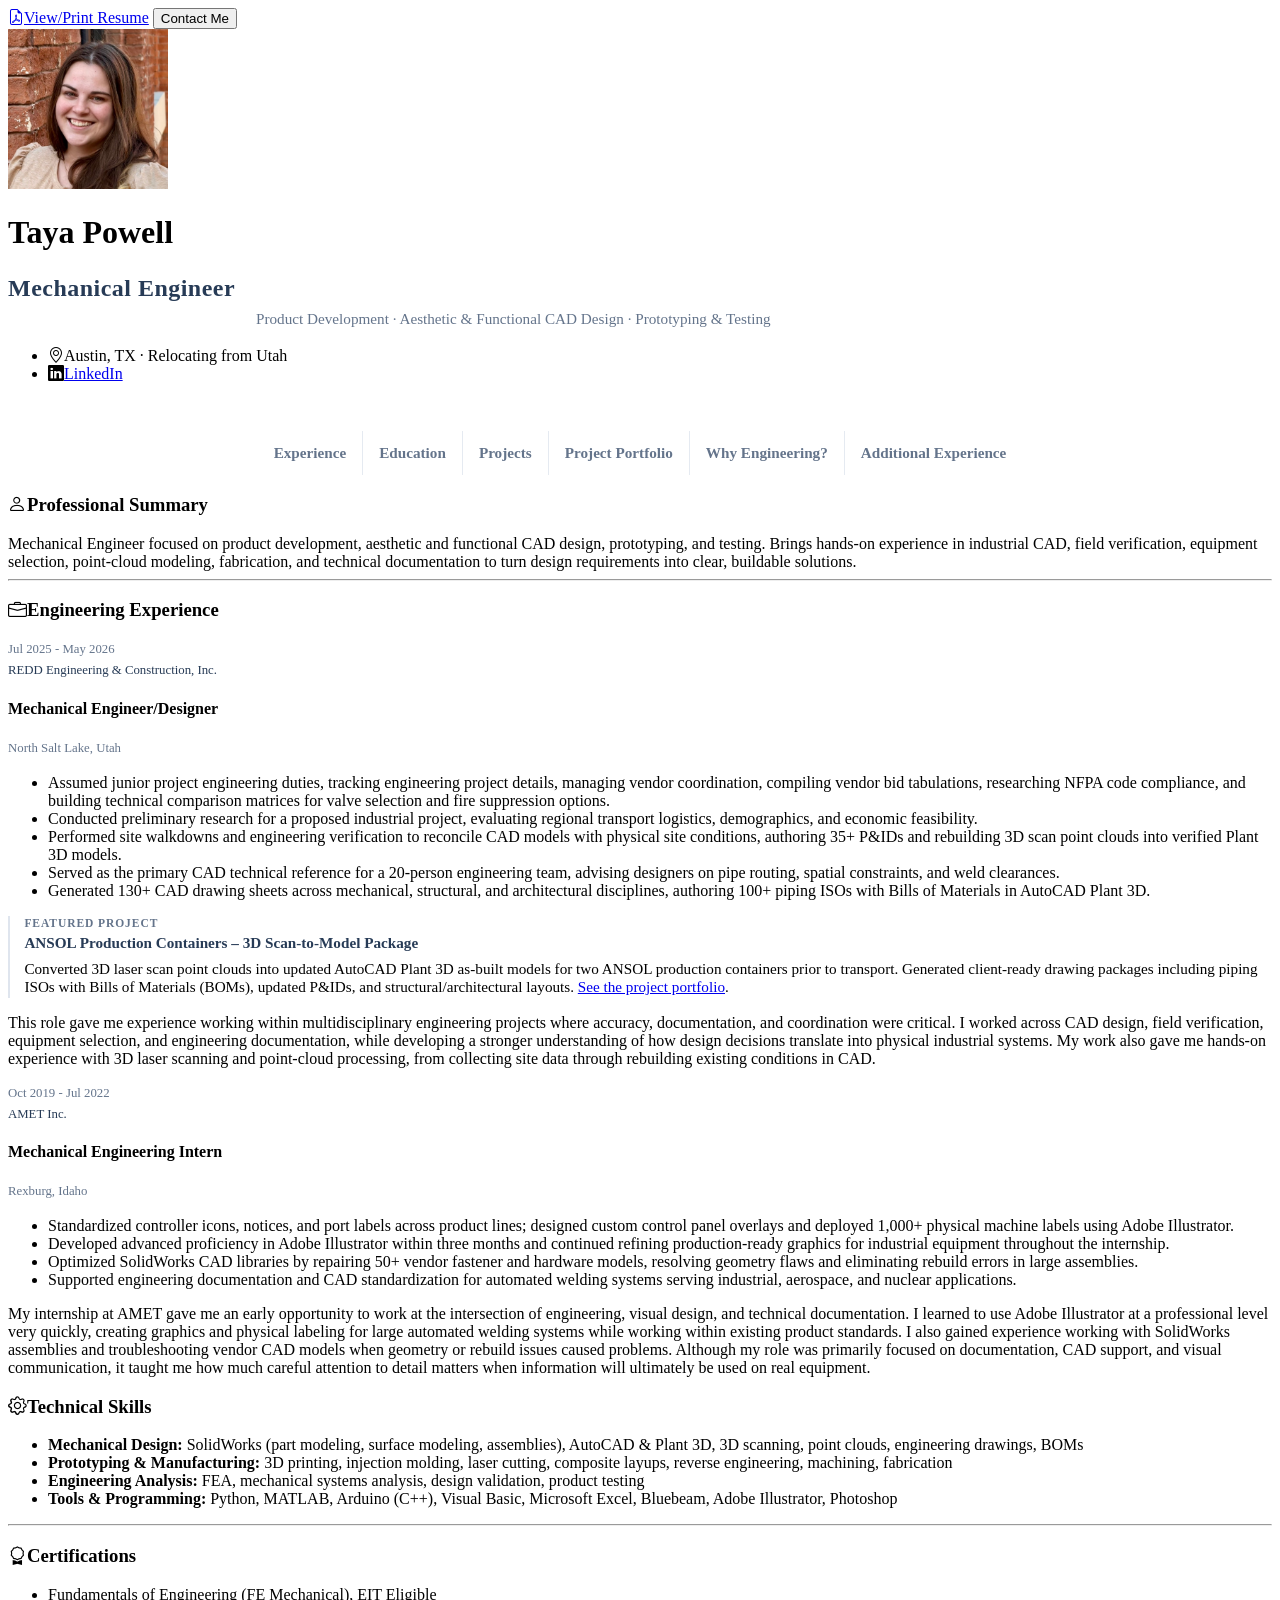
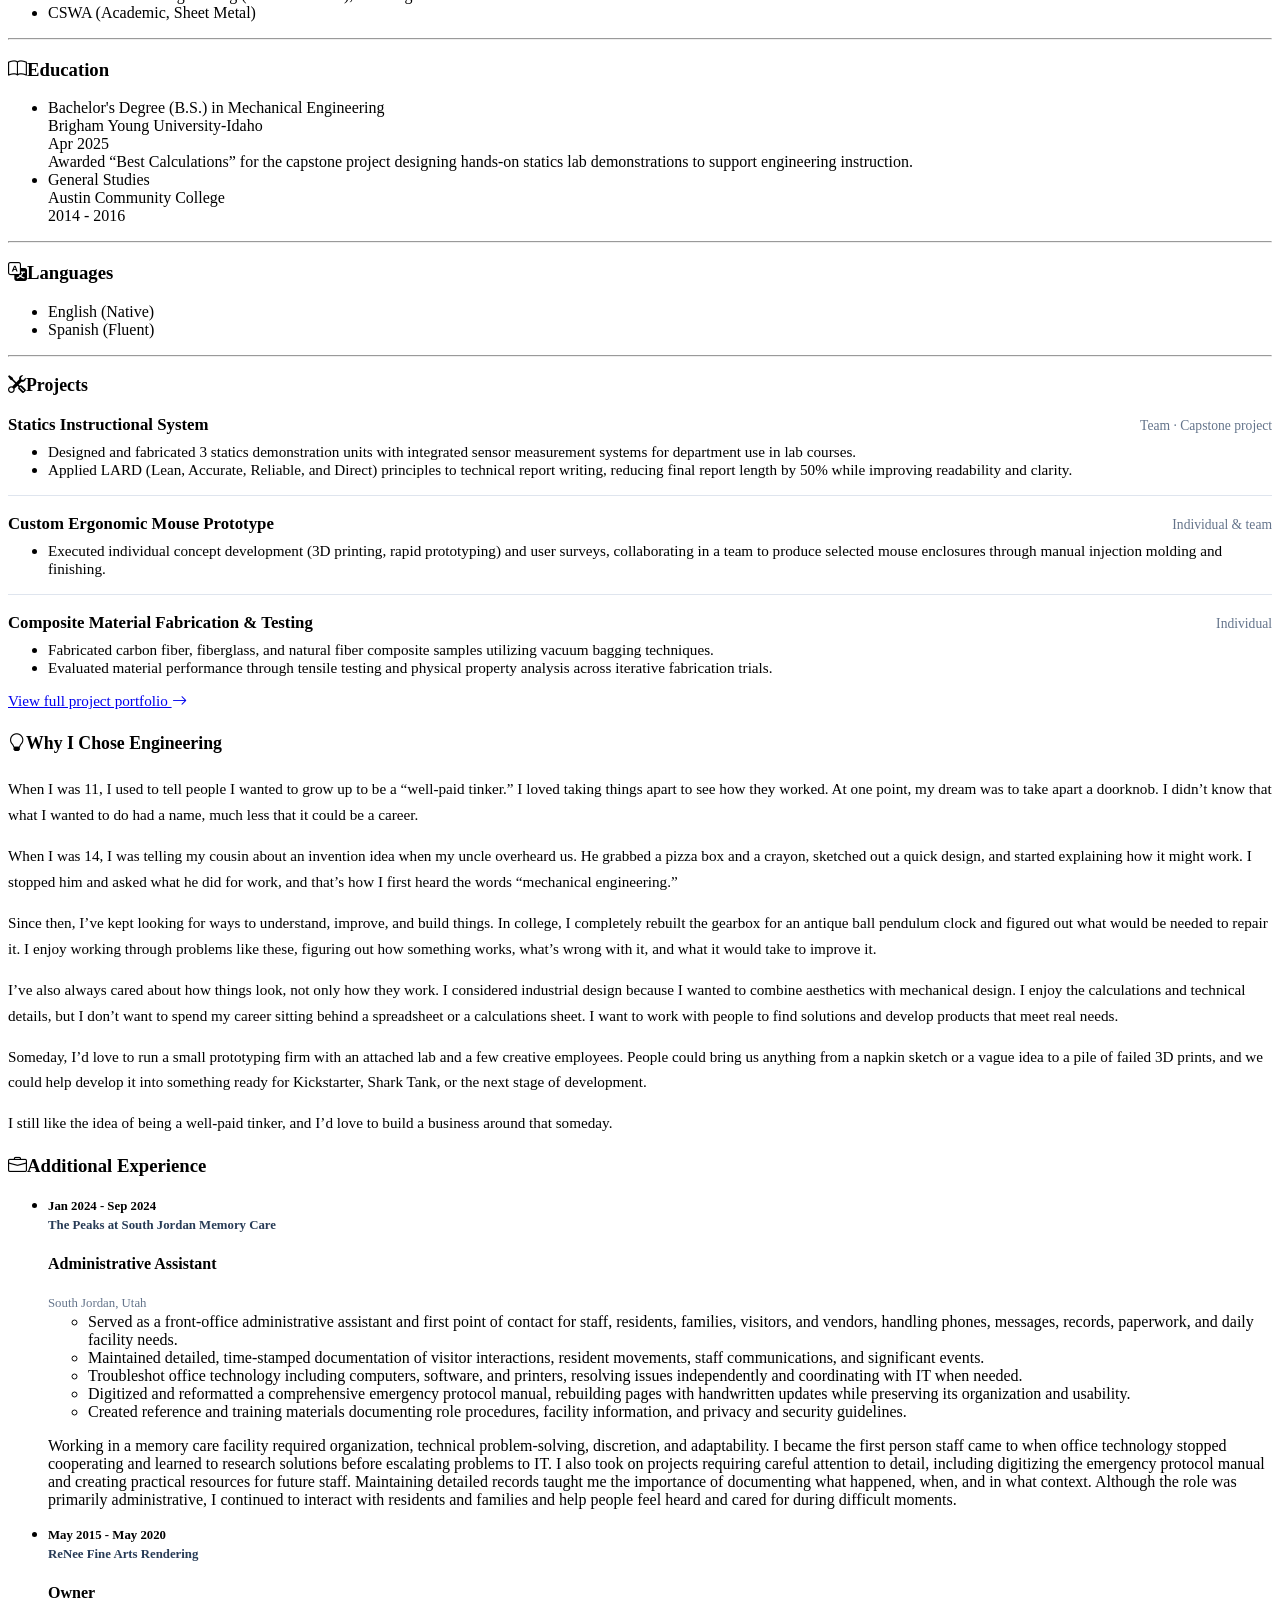
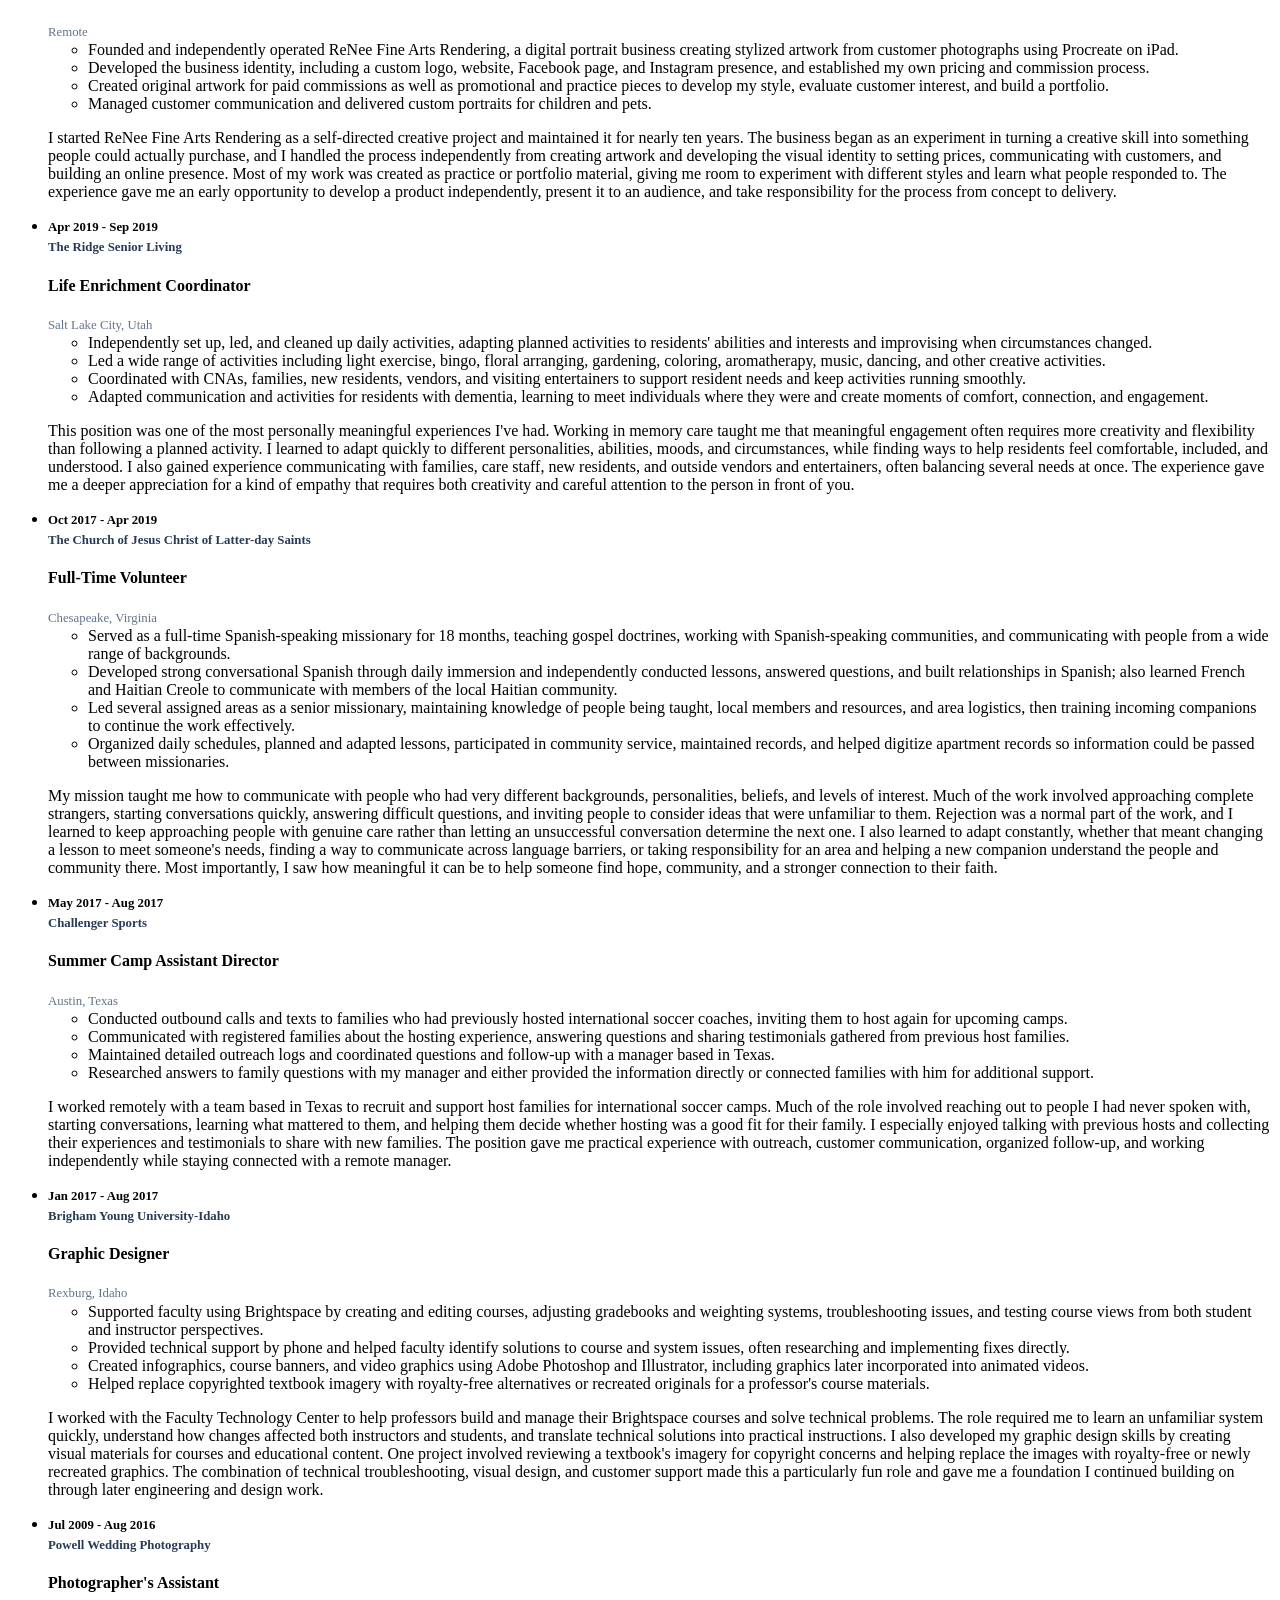
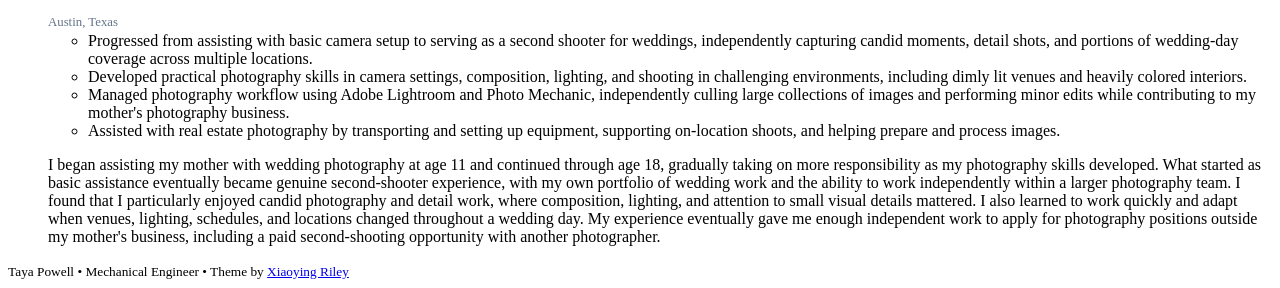
==== index.html @ 3d373505 "Clean portfolio code and improve narrow-screen layouts Co-authored-by: Copilot <223556219+Copilot@us" ====
<!DOCTYPE html>
<!-- Main resume page. The viewer script reads this markup to build the PDF. -->
<html lang="en">
	<head>
		<title>Taya Powell | Mechanical Engineer</title>

		<!-- Meta -->
		<meta charset="utf-8">
		<meta http-equiv="X-UA-Compatible" content="IE=edge">
		<meta name="viewport" content="width=device-width, initial-scale=1.0">
		<meta name="description" content="Mechanical Engineer resume for Taya Powell">
		<meta name="author" content="Taya Powell">
		<meta name="robots" content="noai, noimageai">
		<link rel="canonical" href="https://tayapowell.fyi/">
		<link rel="shortcut icon" href="favicon.ico">

		<!-- Google Fonts -->
		<link rel="preconnect" href="https://fonts.googleapis.com"><link rel="preconnect" href="https://fonts.gstatic.com" crossorigin>
		<link href="https://fonts.googleapis.com/css2?family=Inter:wght@300;400;500;600;700;800;900&display=swap" rel="stylesheet">

		<!-- Bootstrap Icons -->
		<link rel="stylesheet" href="https://cdn.jsdelivr.net/npm/bootstrap-icons@1.10.3/font/bootstrap-icons.css">

		<!-- Icon runtime and the browser-side PDF generator. -->
		<script defer src="assets/fontawesome/js/all.js"></script>
		<script defer src="assets/js/jspdf.umd.min.js"></script>

		<!-- Resume interactions and generated-viewer behavior. -->
		<script defer src="assets/js/contact-reveal.js?v=20261012"></script>
		<script defer src="assets/js/resume-viewer.js?v=20261106-9"></script>
		<script defer src="assets/js/back-to-top.js?v=20261005"></script>
		<script defer src="assets/js/resume-nav.js?v=20261021"></script>

		<!-- The compiled theme is followed by editable site-specific styles. -->
		<link id="theme-style" rel="stylesheet" href="assets/css/shine.css">
		<link rel="stylesheet" href="assets/css/resume-overrides.css?v=20261107-1">

	</head>

	<body class="light-mode">

		<div class="container-fluid">

			<div class="main-content-wrapper">
				<div class="container-fluid">
					<!-- Page actions remain outside the resume content and print layout. -->
					<div class="top-bar text-center position-relative">
						<div class="top-bar-inner">

							<a class="btn btn-primary top-bar-cta resume-print-button" href="?resume-viewer=1&resume-version=20261106-4" target="_blank"><i class="bi bi-file-earmark-pdf me-2" aria-hidden="true"></i>View/Print Resume</a>
							<button class="btn btn-primary top-bar-cta" type="button" data-contact-toggle aria-controls="contact-details" aria-expanded="false">Contact Me</button>

						</div>

					</div>

					<div class="resume-wrapper mx-auto rounded-2">
						<div class="resume-header px-4 px-lg-5">
							<!-- Profile, contact controls, and section navigation. -->
							<div class="resume-profile-holder text-center">
								<img class="resume-profile-pic rounded-circle" src="Profile.jpg" alt="Taya Powell" width="160" height="160">
								<h1 class="resume-name text-uppercase">Taya Powell</h1>
								<div class="resume-role-title">Mechanical Engineer</div>
								<div class="resume-specialties">Product Development <span aria-hidden="true">&middot;</span> Aesthetic &amp; Functional CAD Design <span aria-hidden="true">&middot;</span> Prototyping &amp; Testing</div>
								<div class="resume-contact mt-4">
									<ul class="resume-contact-list list-unstyled list-inline mb-0 justify-content-between">
										<li class="list-inline-item me-md-3 me-lg-5"><i class="resume-contact-icon bi bi-geo-alt me-2"></i>Austin, TX · Relocating from Utah</li>
										<li class="list-inline-item me-lg-5"><i class="resume-contact-icon bi bi-linkedin me-2"></i><a href="https://www.linkedin.com/in/tayarpowell2828/" target="_blank" rel="noopener">LinkedIn</a></li>
									</ul>
									<div class="resume-contact-reveal" id="contact-details" hidden aria-live="polite"></div>
								</div>
								<nav class="resume-nav" aria-label="Resume sections">
									<button class="resume-nav-toggle" id="resume-nav-toggle" type="button" aria-expanded="false" aria-controls="resume-nav-links">Jump to<i class="bi bi-chevron-down" aria-hidden="true"></i></button>
									<div class="resume-nav-links" id="resume-nav-links">
										<a href="#experience">Experience</a>
										<a href="#education">Education</a>
										<a href="#projects">Projects</a>
										<a href="projects.html">Project Portfolio</a>
										<a href="#why-engineering">Why Engineering?</a>
										<a href="#additional-experience">Additional Experience</a>
									</div>
								</nav>
							</div>
						</div>

						<!-- Only experience bullets marked data-resume-pdf enter the PDF. -->
						<div class="resume-body p-4 p-lg-5">
							<div class="row">
								<div class="col-main col-12 col-lg-8 pe-lg-4">
									<section class="resume-summary-section resume-section">
										<h3 class="resume-section-heading text-uppercase py-2 py-lg-3"><i class="resume-section-heading-icon bi bi-person me-2"></i>Professional Summary</h3>
										<div class="resume-summary-desc">
											Mechanical Engineer focused on product development, aesthetic and functional CAD design, prototyping, and testing. Brings hands-on experience in industrial CAD, field verification, equipment selection, point-cloud modeling, fabrication, and technical documentation to turn design requirements into clear, buildable solutions.
										</div>
									</section>

									<hr>

									<!-- This section supplies the selected engineering experience to the PDF. -->
									<section id="experience" class="resume-experience-section resume-section">
										<h3 class="resume-section-heading text-uppercase py-2 py-lg-3"><i class="resume-section-heading-icon bi bi-briefcase me-2"></i>Engineering Experience</h3>
										<div class="resume-timeline position-relative">
											<article class="resume-timeline-item position-relative pb-5">

												<div class="resume-timeline-item-header mb-2">

													<div class="resume-position-meta d-flex justify-content-between mb-1">
														<div class="resume-position-time">Jul 2025 - May 2026</div>
														<div class="resume-company-name">REDD Engineering &amp; Construction, Inc.</div>
													</div>
													<h4 class="resume-position-title mb-1">Mechanical Engineer/<wbr>Designer</h4>
													<div class="resume-position-time">North Salt Lake, Utah</div>

												</div>
												<div class="resume-timeline-item-desc">
													<!-- Mark only the bullets to include in the generated resume PDF with data-resume-pdf. -->
													<ul class="resume-timeline-list">
														<li data-resume-pdf>Assumed junior project engineering duties, tracking engineering project details, managing vendor coordination, compiling vendor bid tabulations, researching NFPA code compliance, and building technical comparison matrices for valve selection and fire suppression options.</li>
														<li data-resume-pdf>Conducted preliminary research for a proposed industrial project, evaluating regional transport logistics, demographics, and economic feasibility.</li>
														<li data-resume-pdf>Performed site walkdowns and engineering verification to reconcile CAD models with physical site conditions, authoring 35+ P&amp;IDs and rebuilding 3D scan point clouds into verified Plant 3D models.</li>
														<li data-resume-pdf>Served as the primary CAD technical reference for a 20-person engineering team, advising designers on pipe routing, spatial constraints, and weld clearances.</li>
														<li data-resume-pdf>Generated 130+ CAD drawing sheets across mechanical, structural, and architectural disciplines, authoring 100+ piping ISOs with Bills of Materials in AutoCAD Plant 3D.</li>
													</ul>
													<div class="resume-featured-project">
														<div class="resume-featured-project-label">Featured project</div>
														<h5 class="resume-featured-project-title">ANSOL Production Containers &ndash; 3D Scan-to-Model Package</h5>
														<p>Converted 3D laser scan point clouds into updated AutoCAD Plant 3D as-built models for two ANSOL production containers prior to transport. Generated client-ready drawing packages including piping ISOs with Bills of Materials (BOMs), updated P&amp;IDs, and structural/architectural layouts. <a href="projects.html">See the project portfolio</a>.</p>
													</div>
													<p>This role gave me experience working within multidisciplinary engineering projects where accuracy, documentation, and coordination were critical. I worked across CAD design, field verification, equipment selection, and engineering documentation, while developing a stronger understanding of how design decisions translate into physical industrial systems. My work also gave me hands-on experience with 3D laser scanning and point-cloud processing, from collecting site data through rebuilding existing conditions in CAD.</p>
												</div>

											</article>

											<article class="resume-timeline-item position-relative pb-5">

												<div class="resume-timeline-item-header mb-2">

													<div class="resume-position-meta d-flex justify-content-between mb-1">
														<div class="resume-position-time">Oct 2019 - Jul 2022</div>
														<div class="resume-company-name">AMET Inc.</div>
													</div>
													<h4 class="resume-position-title mb-1">Mechanical Engineering Intern</h4>
													<div class="resume-position-time">Rexburg, Idaho</div>

												</div>
												<div class="resume-timeline-item-desc">
													<ul class="resume-timeline-list">
														<li data-resume-pdf>Standardized controller icons, notices, and port labels across product lines; designed custom control panel overlays and deployed 1,000+ physical machine labels using Adobe Illustrator.</li>
														<li>Developed advanced proficiency in Adobe Illustrator within three months and continued refining production-ready graphics for industrial equipment throughout the internship.</li>
														<li data-resume-pdf>Optimized SolidWorks CAD libraries by repairing 50+ vendor fastener and hardware models, resolving geometry flaws and eliminating rebuild errors in large assemblies.</li>
														<li data-resume-pdf>Supported engineering documentation and CAD standardization for automated welding systems serving industrial, aerospace, and nuclear applications.</li>
													</ul>
													<p>My internship at AMET gave me an early opportunity to work at the intersection of engineering, visual design, and technical documentation. I learned to use Adobe Illustrator at a professional level very quickly, creating graphics and physical labeling for large automated welding systems while working within existing product standards. I also gained experience working with SolidWorks assemblies and troubleshooting vendor CAD models when geometry or rebuild issues caused problems. Although my role was primarily focused on documentation, CAD support, and visual communication, it taught me how much careful attention to detail matters when information will ultimately be used on real equipment.</p>
												</div>

											</article>
										</div>
									</section>
								</div>
								<div class="col-12 col-lg-4 ps-lg-4">

									<section id="technical-skills" class="resume-skills-section resume-section">
										<h3 class="resume-section-heading text-uppercase py-2 py-lg-3"><i class="resume-section-heading-icon bi bi-gear me-2"></i>Technical Skills</h3>
										<ul class="list-unstyled resume-timeline-list">
											<li><strong>Mechanical Design:</strong> SolidWorks (part modeling, surface modeling, assemblies), AutoCAD &amp; Plant 3D, 3D scanning, point clouds, engineering drawings, BOMs</li>
											<li><strong>Prototyping &amp; Manufacturing:</strong> 3D printing, injection molding, laser cutting, composite layups, reverse engineering, machining, fabrication</li>
											<li><strong>Engineering Analysis:</strong> FEA, mechanical systems analysis, design validation, product testing</li>
											<li><strong>Tools &amp; Programming:</strong> Python, MATLAB, Arduino (C++), Visual Basic, Microsoft Excel, Bluebeam, Adobe Illustrator, Photoshop</li>
										</ul>

									</section>

									<hr>

									<section id="certifications" class="resume-skills-section resume-section">
										<h3 class="resume-section-heading text-uppercase py-2 py-lg-3"><i class="resume-section-heading-icon bi bi-award me-2"></i>Certifications</h3>
										<ul class="list-unstyled resume-timeline-list">
											<li>Fundamentals of Engineering (FE Mechanical), EIT Eligible</li>
											<li>CSWA (Academic, Sheet Metal)</li>
										</ul>
									</section>
									<hr>

									<section id="education" class="resume-educate-section resume-section">
										<h3 class="resume-section-heading text-uppercase py-2 py-lg-3"><i class="resume-section-heading-icon bi bi-book me-2"></i>Education</h3>
										<ul class="list-unstyled">
											<li class="mb-2">
												<div class="resume-degree">Bachelor's Degree (B.S.) in Mechanical Engineering</div>
												<div class="resume-degree-org">Brigham Young University-Idaho</div>
												<div class="resume-degree-time">Apr 2025</div>
												<div class="resume-degree-highlight">Awarded “Best Calculations” for the capstone project designing hands-on statics lab demonstrations to support engineering instruction.</div>
											</li>
											<li class="mb-2">
												<div class="resume-degree">General Studies</div>
												<div class="resume-degree-org">Austin Community College</div>
												<div class="resume-degree-time">2014 - 2016</div>
											</li>
										</ul>
									</section>

									<hr>

									<section class="resume-lang-section resume-section">
										<h3 class="resume-section-heading text-uppercase py-2 py-lg-3"><i class="resume-section-heading-icon bi bi-translate me-2"></i>Languages</h3>
										<ul class="list-unstyled resume-lang-list">
											<li class="mb-2">
												<div class="resume-lang-name">English (Native)</div>
												<div class="resume-level-indicator row gx-0 flex-nowrap">
													<div class="col"><span class="item item-full"></span></div>
													<div class="col"><span class="item item-full"></span></div>
													<div class="col"><span class="item item-full"></span></div>
													<div class="col"><span class="item item-full"></span></div>
													<div class="col"><span class="item item-full"></span></div>
													<div class="col"><span class="item item-full"></span></div>
													<div class="col"><span class="item item-full"></span></div>
													<div class="col"><span class="item item-full"></span></div>
													<div class="col"><span class="item item-full"></span></div>
													<div class="col"><span class="item item-half"></span></div>
												</div>
											</li>
											<li class="mb-2">
												<div class="resume-lang-name">Spanish (Fluent)</div>
												<div class="resume-level-indicator row gx-0 flex-nowrap">
													<div class="col"><span class="item item-full"></span></div>
													<div class="col"><span class="item item-full"></span></div>
													<div class="col"><span class="item item-full"></span></div>
													<div class="col"><span class="item item-full"></span></div>
													<div class="col"><span class="item item-full"></span></div>
													<div class="col"><span class="item item-full"></span></div>
													<div class="col"><span class="item item-full"></span></div>
													<div class="col"><span class="item item-full"></span></div>
													<div class="col"><span class="item item-half"></span></div>
													<div class="col"><span class="item"></span></div>
												</div>
											</li>
										</ul>
									</section>
								</div>
							</div>
							<hr>
							<!-- Resume project highlights; the full case studies live on projects.html. -->
							<section id="projects" class="resume-section resume-projects-full">
								<h3 class="resume-section-heading text-uppercase py-2 py-lg-3"><i class="resume-section-heading-icon bi bi-tools me-2"></i>Projects</h3>
								<div class="resume-project-list">
									<article class="resume-project-entry">
										<div class="resume-project-heading">
											<h4 class="item-heading">Statics Instructional System</h4>
											<div class="resume-project-type">Team · Capstone project</div>
										</div>
										<ul class="resume-timeline-list">
											<li>Designed and fabricated 3 statics demonstration units with integrated sensor measurement systems for department use in lab courses.</li>
											<li>Applied LARD (Lean, Accurate, Reliable, and Direct) principles to technical report writing, reducing final report length by 50% while improving readability and clarity.</li>
										</ul>
									</article>
									<article class="resume-project-entry">
										<div class="resume-project-heading">
											<h4 class="item-heading">Custom Ergonomic Mouse Prototype</h4>
											<div class="resume-project-type">Individual &amp; team</div>
										</div>
										<ul class="resume-timeline-list">
											<li>Executed individual concept development (3D printing, rapid prototyping) and user surveys, collaborating in a team to produce selected mouse enclosures through manual injection molding and finishing.</li>
										</ul>
									</article>
									<article class="resume-project-entry">
										<div class="resume-project-heading">
											<h4 class="item-heading">Composite Material Fabrication &amp; Testing</h4>
											<div class="resume-project-type">Individual</div>
										</div>
										<ul class="resume-timeline-list">
											<li>Fabricated carbon fiber, fiberglass, and natural fiber composite samples utilizing vacuum bagging techniques.</li>
											<li>Evaluated material performance through tensile testing and physical property analysis across iterative fabrication trials.</li>
										</ul>
									</article>
								</div>
								<p class="mt-3 mb-0"><a class="btn btn-primary" href="projects.html">View full project portfolio <i class="bi bi-arrow-right ms-1" aria-hidden="true"></i></a></p>
							</section>
							<!-- Personal background and additional roles are web-only sections. -->
							<section id="why-engineering" class="resume-section resume-story">
								<h3 class="resume-section-heading text-uppercase py-2 py-lg-3"><i class="resume-section-heading-icon bi bi-lightbulb me-2"></i>Why I Chose Engineering</h3>
								<p>When I was 11, I used to tell people I wanted to grow up to be a &ldquo;well-paid tinker.&rdquo; I loved taking things apart to see how they worked. At one point, my dream was to take apart a doorknob. I didn&rsquo;t know that what I wanted to do had a name, much less that it could be a career.</p>
								<p>When I was 14, I was telling my cousin about an invention idea when my uncle overheard us. He grabbed a pizza box and a crayon, sketched out a quick design, and started explaining how it might work. I stopped him and asked what he did for work, and that&rsquo;s how I first heard the words &ldquo;mechanical engineering.&rdquo;</p>
								<p>Since then, I&rsquo;ve kept looking for ways to understand, improve, and build things. In college, I completely rebuilt the gearbox for an antique ball pendulum clock and figured out what would be needed to repair it. I enjoy working through problems like these, figuring out how something works, what&rsquo;s wrong with it, and what it would take to improve it.</p>
								<p>I&rsquo;ve also always cared about how things look, not only how they work. I considered industrial design because I wanted to combine aesthetics with mechanical design. I enjoy the calculations and technical details, but I don&rsquo;t want to spend my career sitting behind a spreadsheet or a calculations sheet. I want to work with people to find solutions and develop products that meet real needs.</p>
								<p>Someday, I&rsquo;d love to run a small prototyping firm with an attached lab and a few creative employees. People could bring us anything from a napkin sketch or a vague idea to a pile of failed 3D prints, and we could help develop it into something ready for Kickstarter, Shark Tank, or the next stage of development.</p>
								<p>I still like the idea of being a well-paid tinker, and I&rsquo;d love to build a business around that someday.</p>
							</section>
							<section id="additional-experience" class="resume-section mt-4">
								<h3 class="resume-section-heading text-uppercase py-2 py-lg-3"><i class="resume-section-heading-icon bi bi-briefcase me-2"></i>Additional Experience</h3>
								<ul class="list-unstyled resume-timeline-list">
									<li>
										<div class="resume-position-meta d-flex justify-content-between mb-1"><strong>Jan 2024 - Sep 2024</strong><strong>The Peaks at South Jordan Memory Care</strong></div>
										<h4 class="resume-position-title mb-1">Administrative Assistant</h4>
										<div class="resume-position-time">South Jordan, Utah</div>
										<ul>
											<li>Served as a front-office administrative assistant and first point of contact for staff, residents, families, visitors, and vendors, handling phones, messages, records, paperwork, and daily facility needs.</li>
											<li>Maintained detailed, time-stamped documentation of visitor interactions, resident movements, staff communications, and significant events.</li>
											<li>Troubleshot office technology including computers, software, and printers, resolving issues independently and coordinating with IT when needed.</li>
											<li>Digitized and reformatted a comprehensive emergency protocol manual, rebuilding pages with handwritten updates while preserving its organization and usability.</li>
											<li>Created reference and training materials documenting role procedures, facility information, and privacy and security guidelines.</li>
										</ul>
										<p>Working in a memory care facility required organization, technical problem-solving, discretion, and adaptability. I became the first person staff came to when office technology stopped cooperating and learned to research solutions before escalating problems to IT. I also took on projects requiring careful attention to detail, including digitizing the emergency protocol manual and creating practical resources for future staff. Maintaining detailed records taught me the importance of documenting what happened, when, and in what context. Although the role was primarily administrative, I continued to interact with residents and families and help people feel heard and cared for during difficult moments.</p>
									</li>
									<li>
										<div class="resume-position-meta d-flex justify-content-between mb-1"><strong>May 2015 - May 2020</strong><strong>ReNee Fine Arts Rendering</strong></div>
										<h4 class="resume-position-title mb-1">Owner</h4>
										<div class="resume-position-time">Remote</div>
										<ul>
											<li>Founded and independently operated ReNee Fine Arts Rendering, a digital portrait business creating stylized artwork from customer photographs using Procreate on iPad.</li>
											<li>Developed the business identity, including a custom logo, website, Facebook page, and Instagram presence, and established my own pricing and commission process.</li>
											<li>Created original artwork for paid commissions as well as promotional and practice pieces to develop my style, evaluate customer interest, and build a portfolio.</li>
											<li>Managed customer communication and delivered custom portraits for children and pets.</li>
										</ul>
										<p>I started ReNee Fine Arts Rendering as a self-directed creative project and maintained it for nearly ten years. The business began as an experiment in turning a creative skill into something people could actually purchase, and I handled the process independently from creating artwork and developing the visual identity to setting prices, communicating with customers, and building an online presence. Most of my work was created as practice or portfolio material, giving me room to experiment with different styles and learn what people responded to. The experience gave me an early opportunity to develop a product independently, present it to an audience, and take responsibility for the process from concept to delivery.</p>
									</li>
									<li>
										<div class="resume-position-meta d-flex justify-content-between mb-1"><strong>Apr 2019 - Sep 2019</strong><strong>The Ridge Senior Living</strong></div>
										<h4 class="resume-position-title mb-1">Life Enrichment Coordinator</h4>
										<div class="resume-position-time">Salt Lake City, Utah</div>
										<ul>
											<li>Independently set up, led, and cleaned up daily activities, adapting planned activities to residents' abilities and interests and improvising when circumstances changed.</li>
											<li>Led a wide range of activities including light exercise, bingo, floral arranging, gardening, coloring, aromatherapy, music, dancing, and other creative activities.</li>
											<li>Coordinated with CNAs, families, new residents, vendors, and visiting entertainers to support resident needs and keep activities running smoothly.</li>
											<li>Adapted communication and activities for residents with dementia, learning to meet individuals where they were and create moments of comfort, connection, and engagement.</li>
										</ul>
										<p>This position was one of the most personally meaningful experiences I've had. Working in memory care taught me that meaningful engagement often requires more creativity and flexibility than following a planned activity. I learned to adapt quickly to different personalities, abilities, moods, and circumstances, while finding ways to help residents feel comfortable, included, and understood. I also gained experience communicating with families, care staff, new residents, and outside vendors and entertainers, often balancing several needs at once. The experience gave me a deeper appreciation for a kind of empathy that requires both creativity and careful attention to the person in front of you.</p>
									</li>
									<li>
										<div class="resume-position-meta d-flex justify-content-between mb-1"><strong>Oct 2017 - Apr 2019</strong><strong>The Church of Jesus Christ of Latter-day Saints</strong></div>
										<h4 class="resume-position-title mb-1">Full-Time Volunteer</h4>
										<div class="resume-position-time">Chesapeake, Virginia</div>
										<ul>
											<li>Served as a full-time Spanish-speaking missionary for 18 months, teaching gospel doctrines, working with Spanish-speaking communities, and communicating with people from a wide range of backgrounds.</li>
											<li>Developed strong conversational Spanish through daily immersion and independently conducted lessons, answered questions, and built relationships in Spanish; also learned French and Haitian Creole to communicate with members of the local Haitian community.</li>
											<li>Led several assigned areas as a senior missionary, maintaining knowledge of people being taught, local members and resources, and area logistics, then training incoming companions to continue the work effectively.</li>
											<li>Organized daily schedules, planned and adapted lessons, participated in community service, maintained records, and helped digitize apartment records so information could be passed between missionaries.</li>
										</ul>
										<p>My mission taught me how to communicate with people who had very different backgrounds, personalities, beliefs, and levels of interest. Much of the work involved approaching complete strangers, starting conversations quickly, answering difficult questions, and inviting people to consider ideas that were unfamiliar to them. Rejection was a normal part of the work, and I learned to keep approaching people with genuine care rather than letting an unsuccessful conversation determine the next one. I also learned to adapt constantly, whether that meant changing a lesson to meet someone's needs, finding a way to communicate across language barriers, or taking responsibility for an area and helping a new companion understand the people and community there. Most importantly, I saw how meaningful it can be to help someone find hope, community, and a stronger connection to their faith.</p>
									</li>
									<li>
										<div class="resume-position-meta d-flex justify-content-between mb-1"><strong>May 2017 - Aug 2017</strong><strong>Challenger Sports</strong></div>
										<h4 class="resume-position-title mb-1">Summer Camp Assistant Director</h4>
										<div class="resume-position-time">Austin, Texas</div>
										<ul>
											<li>Conducted outbound calls and texts to families who had previously hosted international soccer coaches, inviting them to host again for upcoming camps.</li>
											<li>Communicated with registered families about the hosting experience, answering questions and sharing testimonials gathered from previous host families.</li>
											<li>Maintained detailed outreach logs and coordinated questions and follow-up with a manager based in Texas.</li>
											<li>Researched answers to family questions with my manager and either provided the information directly or connected families with him for additional support.</li>
										</ul>
										<p>I worked remotely with a team based in Texas to recruit and support host families for international soccer camps. Much of the role involved reaching out to people I had never spoken with, starting conversations, learning what mattered to them, and helping them decide whether hosting was a good fit for their family. I especially enjoyed talking with previous hosts and collecting their experiences and testimonials to share with new families. The position gave me practical experience with outreach, customer communication, organized follow-up, and working independently while staying connected with a remote manager.</p>
									</li>
									<li>
										<div class="resume-position-meta d-flex justify-content-between mb-1"><strong>Jan 2017 - Aug 2017</strong><strong>Brigham Young University-Idaho</strong></div>
										<h4 class="resume-position-title mb-1">Graphic Designer</h4>
										<div class="resume-position-time">Rexburg, Idaho</div>
										<ul>
											<li>Supported faculty using Brightspace by creating and editing courses, adjusting gradebooks and weighting systems, troubleshooting issues, and testing course views from both student and instructor perspectives.</li>
											<li>Provided technical support by phone and helped faculty identify solutions to course and system issues, often researching and implementing fixes directly.</li>
											<li>Created infographics, course banners, and video graphics using Adobe Photoshop and Illustrator, including graphics later incorporated into animated videos.</li>
											<li>Helped replace copyrighted textbook imagery with royalty-free alternatives or recreated originals for a professor's course materials.</li>
										</ul>
										<p>I worked with the Faculty Technology Center to help professors build and manage their Brightspace courses and solve technical problems. The role required me to learn an unfamiliar system quickly, understand how changes affected both instructors and students, and translate technical solutions into practical instructions. I also developed my graphic design skills by creating visual materials for courses and educational content. One project involved reviewing a textbook's imagery for copyright concerns and helping replace the images with royalty-free or newly recreated graphics. The combination of technical troubleshooting, visual design, and customer support made this a particularly fun role and gave me a foundation I continued building on through later engineering and design work.</p>
									</li>
									<li>
										<div class="resume-position-meta d-flex justify-content-between mb-1"><strong>Jul 2009 - Aug 2016</strong><strong>Powell Wedding Photography</strong></div>
										<h4 class="resume-position-title mb-1">Photographer&apos;s Assistant</h4>
										<div class="resume-position-time">Austin, Texas</div>
										<ul>
											<li>Progressed from assisting with basic camera setup to serving as a second shooter for weddings, independently capturing candid moments, detail shots, and portions of wedding-day coverage across multiple locations.</li>
											<li>Developed practical photography skills in camera settings, composition, lighting, and shooting in challenging environments, including dimly lit venues and heavily colored interiors.</li>
											<li>Managed photography workflow using Adobe Lightroom and Photo Mechanic, independently culling large collections of images and performing minor edits while contributing to my mother's photography business.</li>
											<li>Assisted with real estate photography by transporting and setting up equipment, supporting on-location shoots, and helping prepare and process images.</li>
										</ul>
										<p>I began assisting my mother with wedding photography at age 11 and continued through age 18, gradually taking on more responsibility as my photography skills developed. What started as basic assistance eventually became genuine second-shooter experience, with my own portfolio of wedding work and the ability to work independently within a larger photography team. I found that I particularly enjoyed candid photography and detail work, where composition, lighting, and attention to small visual details mattered. I also learned to work quickly and adapt when venues, lighting, schedules, and locations changed throughout a wedding day. My experience eventually gave me enough independent work to apply for photography positions outside my mother's business, including a paid second-shooting opportunity with another photographer.</p>
									</li>
								</ul>
							</section>
						</div>
					</div>
				</div>
			</div>
		</div>

		<footer class="footer text-center py-4">
			<small class="copyright">Taya Powell &bull; Mechanical Engineer &bull; Theme by <a href="https://themes.3rdwavemedia.com/bootstrap-templates/resume/shine-free-bootstrap-5-light-mode-resume-cv-template-for-developers/" target="_blank" rel="noopener">Xiaoying Riley</a></small>
		</footer>

		<button class="back-to-top" id="back-to-top" type="button" aria-label="Back to top"><i class="fa-solid fa-arrow-up" aria-hidden="true"></i></button>
	</body>
</html>
---- assets/css/resume-overrides.css ----
/*
 * Resume-specific styling layered over the bundled Shine theme.
 * The print and narrow-screen rules preserve the web and PDF reading layouts.
 */
.resume-role-title {
	color: #273b56;
	font-size: 1.5rem;
	font-weight: 700;
	letter-spacing: 0.02em;
	line-height: 1.25;
}

.resume-specialties {
	color: #64748b;
	font-size: 0.95rem;
	letter-spacing: 0;
	line-height: 1.5;
	margin: 0.35rem auto 0;
	max-width: 48rem;
}

.resume-nav {
	align-items: center;
	display: flex;
	flex-wrap: wrap;
	gap: 0 1.25rem;
	justify-content: center;
	margin-top: 1.25rem;
}

.resume-nav-toggle {
	display: none;
}

.resume-section-heading-icon {
	flex-shrink: 0;
}

.resume-nav-links {
	align-items: center;
	display: flex;
	flex-wrap: wrap;
	gap: 0;
	justify-content: center;
}

.resume-nav a {
	align-items: center;
	color: #64748b;
	display: inline-flex;
	font-size: 0.95rem;
	font-weight: 700;
	min-height: 44px;
	padding: 0 1rem;
	text-decoration: none;
	transition: color 0.2s ease;
}

.resume-nav a + a {
	border-left: 1px solid #e5eaf1;
}

.resume-nav a:hover,
.resume-nav a:focus-visible {
	color: #fe655c;
	text-decoration: none;
}

.resume-nav a:focus-visible {
	outline: 2px solid #273b56;
	outline-offset: 2px;
}

@media (max-width: 575.98px) {
	.resume-nav.is-enhanced {
		display: block;
		margin-top: 1rem;
	}

	.resume-nav.is-enhanced .resume-nav-toggle {
		align-items: center;
		background: transparent;
		border: 0;
		color: #fe655c;
		cursor: pointer;
		display: inline-flex;
		font-size: 0.95rem;
		font-weight: 700;
		gap: 0.4rem;
		letter-spacing: 0.08em;
		min-height: 44px;
		padding: 0 0.5rem;
		text-transform: uppercase;
	}

	.resume-nav.is-enhanced .resume-nav-toggle:hover {
		color: #fe4d43;
	}

	.resume-nav.is-enhanced .resume-nav-toggle:focus-visible {
		outline: 2px solid #273b56;
		outline-offset: 2px;
	}

	.resume-nav.is-enhanced .resume-nav-toggle .bi {
		font-size: 0.8rem;
		transition: transform 0.2s ease;
	}

	.resume-nav.is-enhanced .resume-nav-toggle[aria-expanded="true"] .bi {
		transform: rotate(180deg);
	}

	.resume-nav.is-enhanced .resume-nav-links {
		display: none;
		flex-direction: column;
		gap: 0;
		margin: 0.25rem auto 0;
		max-width: 16rem;
	}

	.resume-nav.is-enhanced .resume-nav-links.is-open {
		display: flex;
	}

	.resume-nav.is-enhanced .resume-nav-links a {
		border-left: 0;
		border-top: 1px solid #e5eaf1;
		color: #64748b;
		justify-content: center;
		padding: 0;
		width: 100%;
	}

	.resume-nav.is-enhanced .resume-nav-links a:first-child {
		border-top: 0;
	}

	.resume-nav.is-enhanced .resume-nav-links a:hover,
	.resume-nav.is-enhanced .resume-nav-links a:focus-visible {
		color: #fe655c;
	}
}

@media (prefers-reduced-motion: reduce) {
	.resume-nav.is-enhanced .resume-nav-toggle .bi {
		transition: none;
	}
}

.resume-contact-reveal {
	align-items: center;
	display: flex;
	flex-wrap: wrap;
	gap: 0.5rem 1.5rem;
	justify-content: center;
	padding-top: 0.75rem;
}

.resume-contact-reveal a {
	color: #405677;
	font-weight: 600;
	overflow-wrap: normal;
	word-break: normal;
}

.resume-print-button {
	z-index: 1;
}

.top-bar .resume-print-button {
	left: 0;
	right: auto;
	top: 1rem;
}

.back-to-top {
	align-items: center;
	background: #fe655c;
	border: 0;
	border-radius: 50%;
	bottom: calc(1rem + env(safe-area-inset-bottom, 0px));
	box-shadow: 0 4px 12px rgba(0, 0, 0, 0.2);
	color: #fff;
	cursor: pointer;
	display: inline-flex;
	font-size: 1.25rem;
	height: 48px;
	justify-content: center;
	opacity: 0;
	padding: 0;
	position: fixed;
	right: 1rem;
	touch-action: manipulation;
	transform: translateY(0.75rem);
	transition: opacity 0.25s ease, transform 0.25s ease, visibility 0.25s ease;
	visibility: hidden;
	width: 48px;
	z-index: 1030;
}

.back-to-top.is-visible {
	opacity: 1;
	transform: translateY(0);
	visibility: visible;
}

.back-to-top:hover,
.back-to-top:focus-visible {
	background: #fe4d43;
}

.back-to-top:focus-visible {
	outline: 2px solid #273b56;
	outline-offset: 2px;
}

@media (prefers-reduced-motion: reduce) {
	.back-to-top {
		transition: none;
	}
}

.resume-position-meta {
	display: grid !important;
	font-size: 0.8rem;
	gap: 0.3rem;
	grid-template-columns: minmax(0, 1fr);
	justify-content: initial !important;
	margin-bottom: 0.4rem !important;
}

.resume-company-name {
	background: transparent;
	border-radius: 0;
	color: #273b56;
	max-width: 100%;
	padding: 0;
	width: fit-content;
}

.resume-position-time {
	color: #64748b;
	font-size: 0.8rem;
	line-height: 1.45;
}

#additional-experience .resume-position-meta > strong + strong {
	color: #273b56;
	font-weight: 700;
	max-width: 100%;
	padding: 0;
	width: fit-content;
}

.resume-featured-project {
	border-left: 2px solid #dfe5ee;
	margin: 0.75rem 0 1rem;
	padding: 0.1rem 0 0.1rem 0.9rem;
}

.resume-featured-project-label {
	color: #64748b;
	font-size: 0.72rem;
	font-weight: 700;
	letter-spacing: 0.08em;
	text-transform: uppercase;
}

.resume-featured-project-title {
	color: #273b56;
	font-size: 0.95rem;
	line-height: 1.4;
	margin: 0.2rem 0 0.4rem;
}

.resume-featured-project p {
	font-size: 0.95rem;
	margin: 0;
}

.resume-projects-full {
	font-size: 0.95rem;
}

.resume-project-list {
	display: grid;
	gap: 0;
}

.resume-project-entry {
	border-bottom: 1px solid #dfe5ee;
	margin: 0;
	padding: 1rem 0;
}

.resume-project-entry:first-child {
	padding-top: 0;
}

.resume-project-entry:last-child {
	border-bottom: 0;
	padding-bottom: 0;
}

.resume-project-heading {
	align-items: baseline;
	display: flex;
	flex-wrap: wrap;
	gap: 0.25rem 1.25rem;
	justify-content: space-between;
}

.resume-project-heading .item-heading {
	font-size: 1.05rem;
	line-height: 1.4;
	margin: 0;
}

.resume-project-type {
	color: #64748b;
	font-size: 0.85rem;
	white-space: nowrap;
}

.resume-project-entry .resume-timeline-list {
	margin: 0.4rem 0 0;
}

.resume-story {
	font-size: 0.95rem;
	line-height: 1.7;
}

.resume-story p:last-child {
	margin-bottom: 0;
}

@media (max-width: 575.98px) {
	.resume-section-heading {
		font-size: 1rem;
		letter-spacing: 0.08rem;
		min-width: 0;
		overflow-wrap: normal;
		word-break: normal;
	}

	.resume-section-heading-icon {
		margin-right: 0.5rem !important;
	}

	.top-bar-inner {
		display: flex;
		flex-wrap: wrap;
		gap: 0.5rem;
		justify-content: space-between;
	}

	.top-bar .top-bar-cta,
	.top-bar .resume-print-button {
		position: static;
	}

	.resume-name {
		font-size: 1.5rem;
		letter-spacing: 0.08em;
		white-space: nowrap;
	}

	.resume-role-title {
		font-size: 1.25rem;
	}

	.resume-specialties {
		font-size: 0.875rem;
	}

	.resume-nav {
		gap: 0.25rem 1rem;
	}

}

/* The printable resume is a two-column, ink-friendly version of the web page. */
@media print {
	@page {
		margin: 12mm;
	}

	body,
	body.light-mode {
		background: #fff !important;
		color: #111 !important;
		font-size: 9pt !important;
	}

	.top-bar,
	.resume-nav,
	.resume-print-button,
	.back-to-top,
	.footer {
		display: none !important;
	}

	.main-content-wrapper,
	.main-content-wrapper > .container-fluid,
	.resume-wrapper {
		background: #fff !important;
		box-shadow: none !important;
		margin: 0 !important;
		max-width: none !important;
		padding: 0 !important;
		width: 100% !important;
	}

	.resume-header,
	.resume-body {
		padding: 0 !important;
	}

	.resume-profile-pic {
		border: 0 !important;
		display: block;
		height: 18mm;
		margin: 0 auto 2mm;
		max-width: 18mm;
		position: static;
		width: 18mm;
	}

	.resume-name,
	.resume-role-title,
	.resume-section-heading,
	.resume-position-title,
	.resume-degree,
	.resume-lang-name {
		color: #111 !important;
	}

	.resume-name {
		font-size: 20pt;
		letter-spacing: 0.12em;
	}

	.resume-specialties,
	.resume-position-time,
	.resume-position-meta {
		color: #333 !important;
	}

	.resume-contact {
		border-color: #999 !important;
		padding: 2mm !important;
	}

	.resume-body .row {
		display: grid !important;
		gap: 6mm;
		grid-template-columns: minmax(0, 1.6fr) minmax(0, 1fr);
	}

	.resume-body .row > [class*="col-"] {
		border: 0 !important;
		flex: initial !important;
		max-width: none !important;
		padding: 0 !important;
		width: auto !important;
	}

	.resume-timeline::before {
		display: none !important;
	}

	.resume-section-heading-icon {
		background: transparent !important;
		color: #333 !important;
	}

	.resume-company-name,
	#additional-experience .resume-position-meta > strong + strong {
		background: transparent !important;
		padding: 0 !important;
	}

	.resume-project-entry {
		break-inside: avoid-page;
	}

	.resume-featured-project {
		break-inside: avoid-page;
	}

	.resume-timeline-item,
	#additional-experience > ul > li {
		break-inside: avoid-page;
	}

	hr {
		border-color: #aaa !important;
		opacity: 1;
	}

	a {
		color: inherit !important;
		text-decoration: none !important;
	}
}

/*
 * Narrow-screen guardrails. Keep ordinary word wrapping and reduce spacing
 * before type size so text stays readable without introducing side scrolling.
 */
@media (max-width: 575.98px) {
	.resume-name {
		max-width: 100%;
		overflow-wrap: normal;
		word-break: normal;
		white-space: normal;
	}

	.resume-timeline {
		padding-left: 1.75rem;
	}

	.resume-position-title,
	.resume-company-name {
		max-width: 100%;
		overflow-wrap: normal;
		word-break: normal;
		white-space: normal;
	}

	.resume-featured-project p {
		overflow-wrap: normal;
		word-break: normal;
	}

	.resume-project-heading,
	.resume-project-heading > * {
		min-width: 0;
		max-width: 100%;
	}

	.resume-project-type {
		overflow-wrap: normal;
		word-break: normal;
		white-space: normal;
	}

	.resume-project-heading,
	.resume-featured-project,
	.resume-story,
	.resume-timeline-item-desc {
		overflow-wrap: normal;
		word-break: normal;
	}

	.top-bar-inner > * {
		min-width: 0;
		max-width: 100%;
	}
}

@media (max-width: 280px) {
	.main-content-wrapper,
	.main-content-wrapper > .container-fluid {
		padding-left: 0 !important;
		padding-right: 0 !important;
	}

	.resume-header,
	.resume-body {
		padding-left: 0.5rem !important;
		padding-right: 0.5rem !important;
	}

	.resume-timeline {
		padding-left: 0.5rem;
	}

	.resume-name {
		font-size: 1.1rem;
		letter-spacing: 0.02em;
	}

	.resume-role-title {
		font-size: 1rem;
		letter-spacing: 0;
	}

	.resume-section-heading {
		font-size: 0.875rem;
		letter-spacing: 0;
	}

	.resume-company-name {
		font-size: 0.75rem;
	}

	.resume-position-title {
		font-size: 0.95rem;
	}

	.resume-timeline-item-desc,
	.resume-timeline-list li,
	.resume-summary-desc,
	.resume-featured-project p,
	.resume-story,
	#additional-experience li {
		font-size: 0.8rem;
	}
}

@media (max-width: 220px) {
	.resume-body {
		padding-left: 0.25rem !important;
		padding-right: 0.25rem !important;
	}

	.resume-timeline {
		padding-left: 0.25rem;
	}

	.resume-section-heading {
		display: block;
		font-size: 0.75rem;
		letter-spacing: 0;
	}

	.resume-section-heading-icon {
		display: inline-flex;
		vertical-align: middle;
	}

	.resume-timeline-list {
		padding-left: 0.5rem;
	}

	.resume-summary-desc,
	.resume-featured-project p,
	.resume-timeline-list li,
	#additional-experience li {
		font-size: 0.75rem;
	}

}

@media (max-width: 200px) {
	.resume-contact-reveal {
		font-size: clamp(0.5rem, 5vw, 0.75rem);
	}

	.resume-profile-pic {
		height: 4rem;
		margin: 0 auto 0.75rem;
		max-width: 4rem;
		position: static;
		width: 4rem;
	}

	.resume-body .row {
		margin-left: 0;
		margin-right: 0;
	}

	.resume-body .row > [class*="col-"] {
		padding-left: 0.25rem;
		padding-right: 0.25rem;
	}

	.resume-timeline-list {
		padding-left: 0.25rem;
	}

	.resume-timeline-list li,
	.resume-summary-desc,
	.resume-featured-project p,
	.resume-story,
	#additional-experience li {
		font-size: 0.65rem;
	}

	#additional-experience ul {
		padding-left: 0.75rem;
	}

}

@media (max-width: 160px) {
	.top-bar .top-bar-cta {
		font-size: 0.65rem;
		padding: 0.35rem 0.5rem;
	}

	.resume-name {
		font-size: 0.85rem;
		letter-spacing: 0;
		white-space: normal;
	}

	.resume-role-title {
		font-size: 0.75rem;
		letter-spacing: 0;
	}

	.resume-specialties {
		font-size: 0.55rem;
	}

	.resume-contact-list .list-inline-item {
		display: block;
	}

	.resume-section-heading {
		font-size: 0.65rem;
	}

	.resume-timeline-item-desc {
		font-size: 0.55rem;
	}

	.resume-position-title,
	.resume-timeline-list li,
	.resume-summary-desc,
	.resume-degree-highlight,
	.resume-story,
	#additional-experience li {
		font-size: 0.55rem;
	}

	.resume-featured-project-title {
		font-size: 0.55rem;
	}

	.resume-featured-project p {
		font-size: 0.45rem;
	}

	.resume-projects-full .mt-3 .btn {
		max-width: 100%;
		padding: 0.25rem;
		font-size: 0.55rem;
		white-space: normal;
	}

}
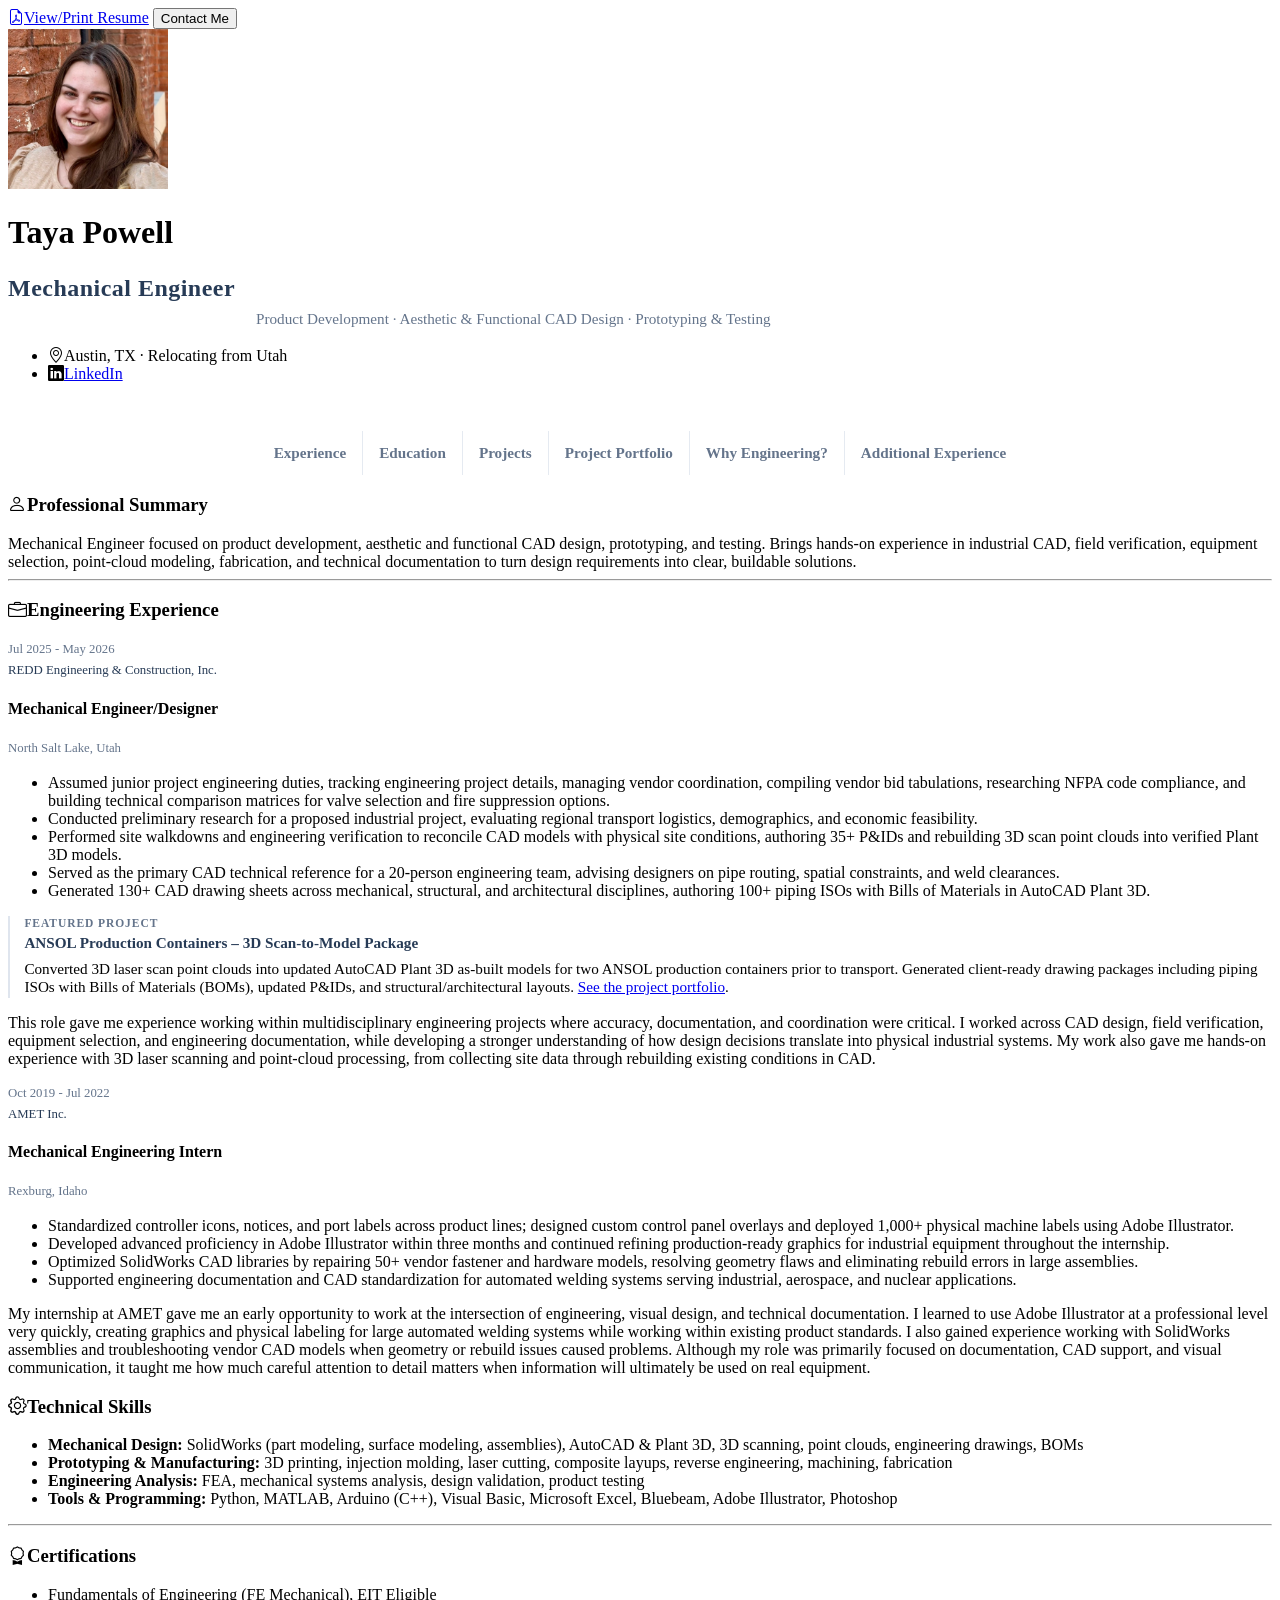
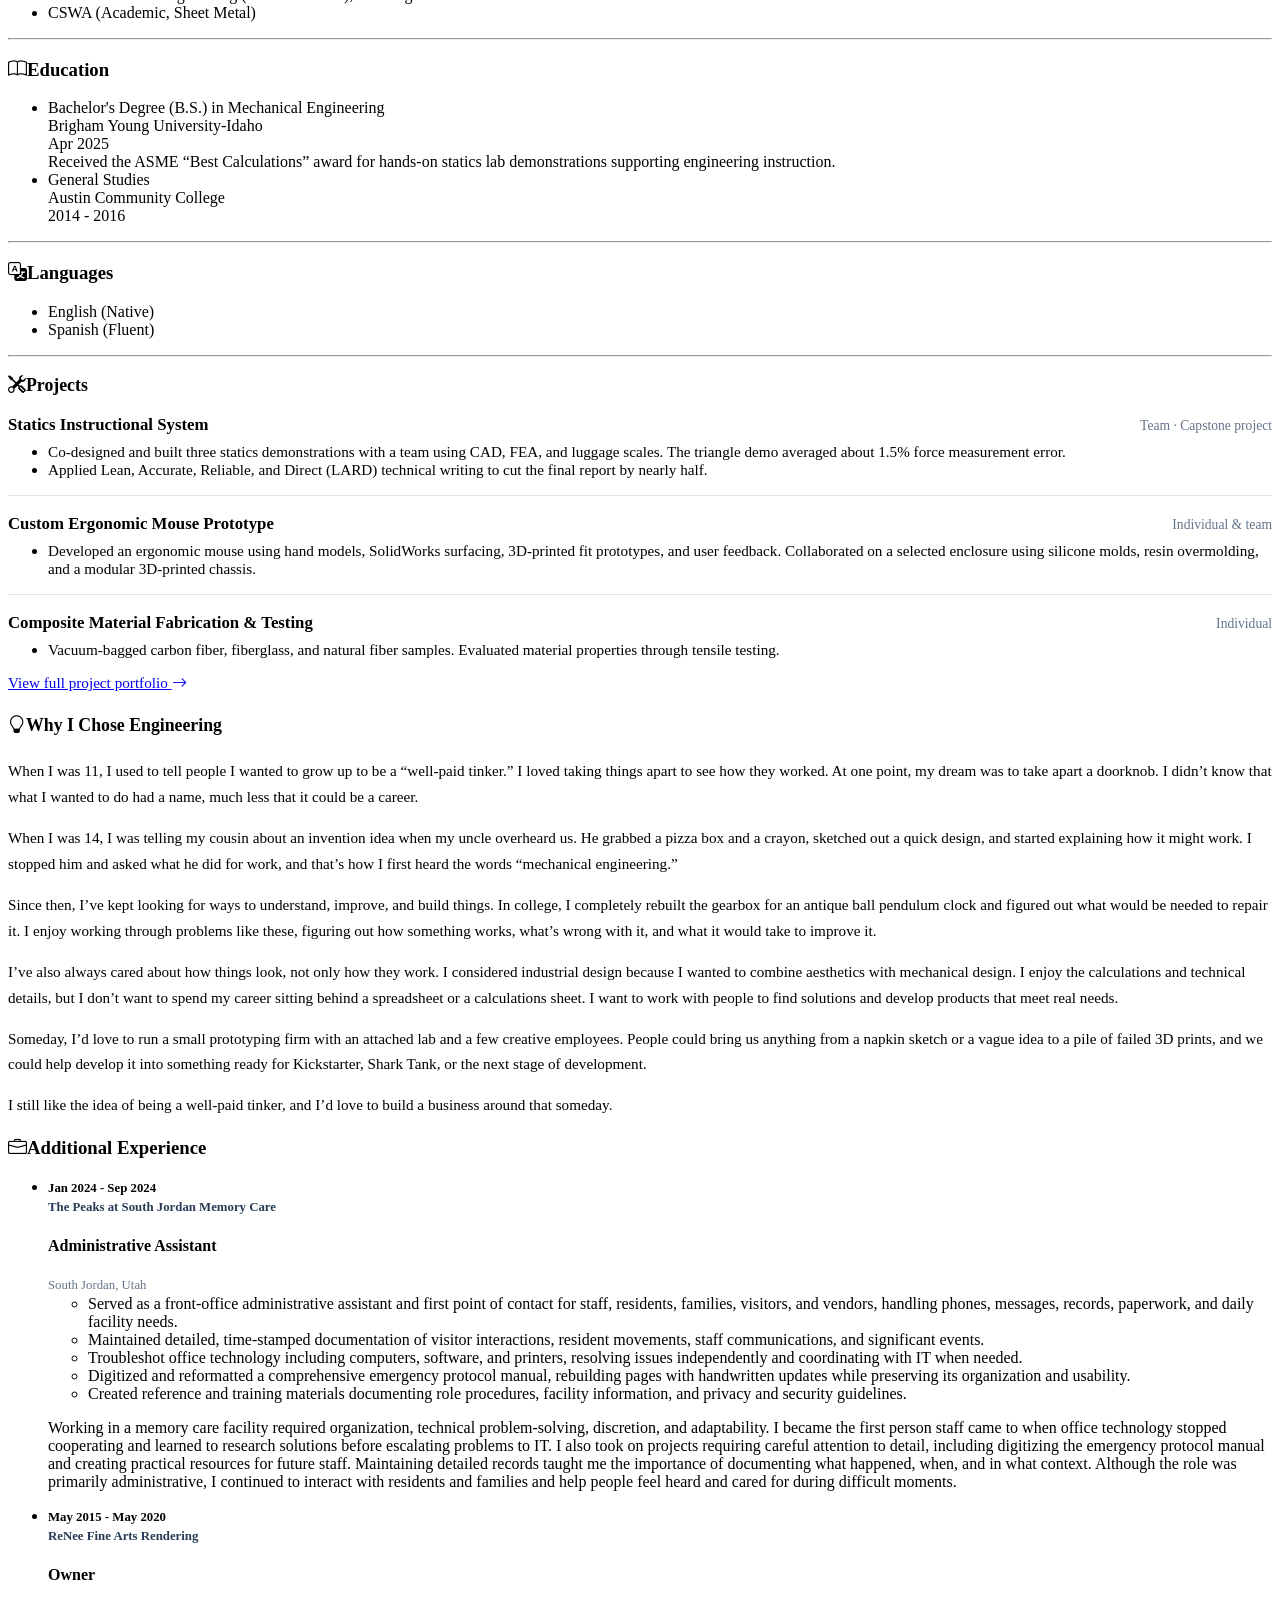
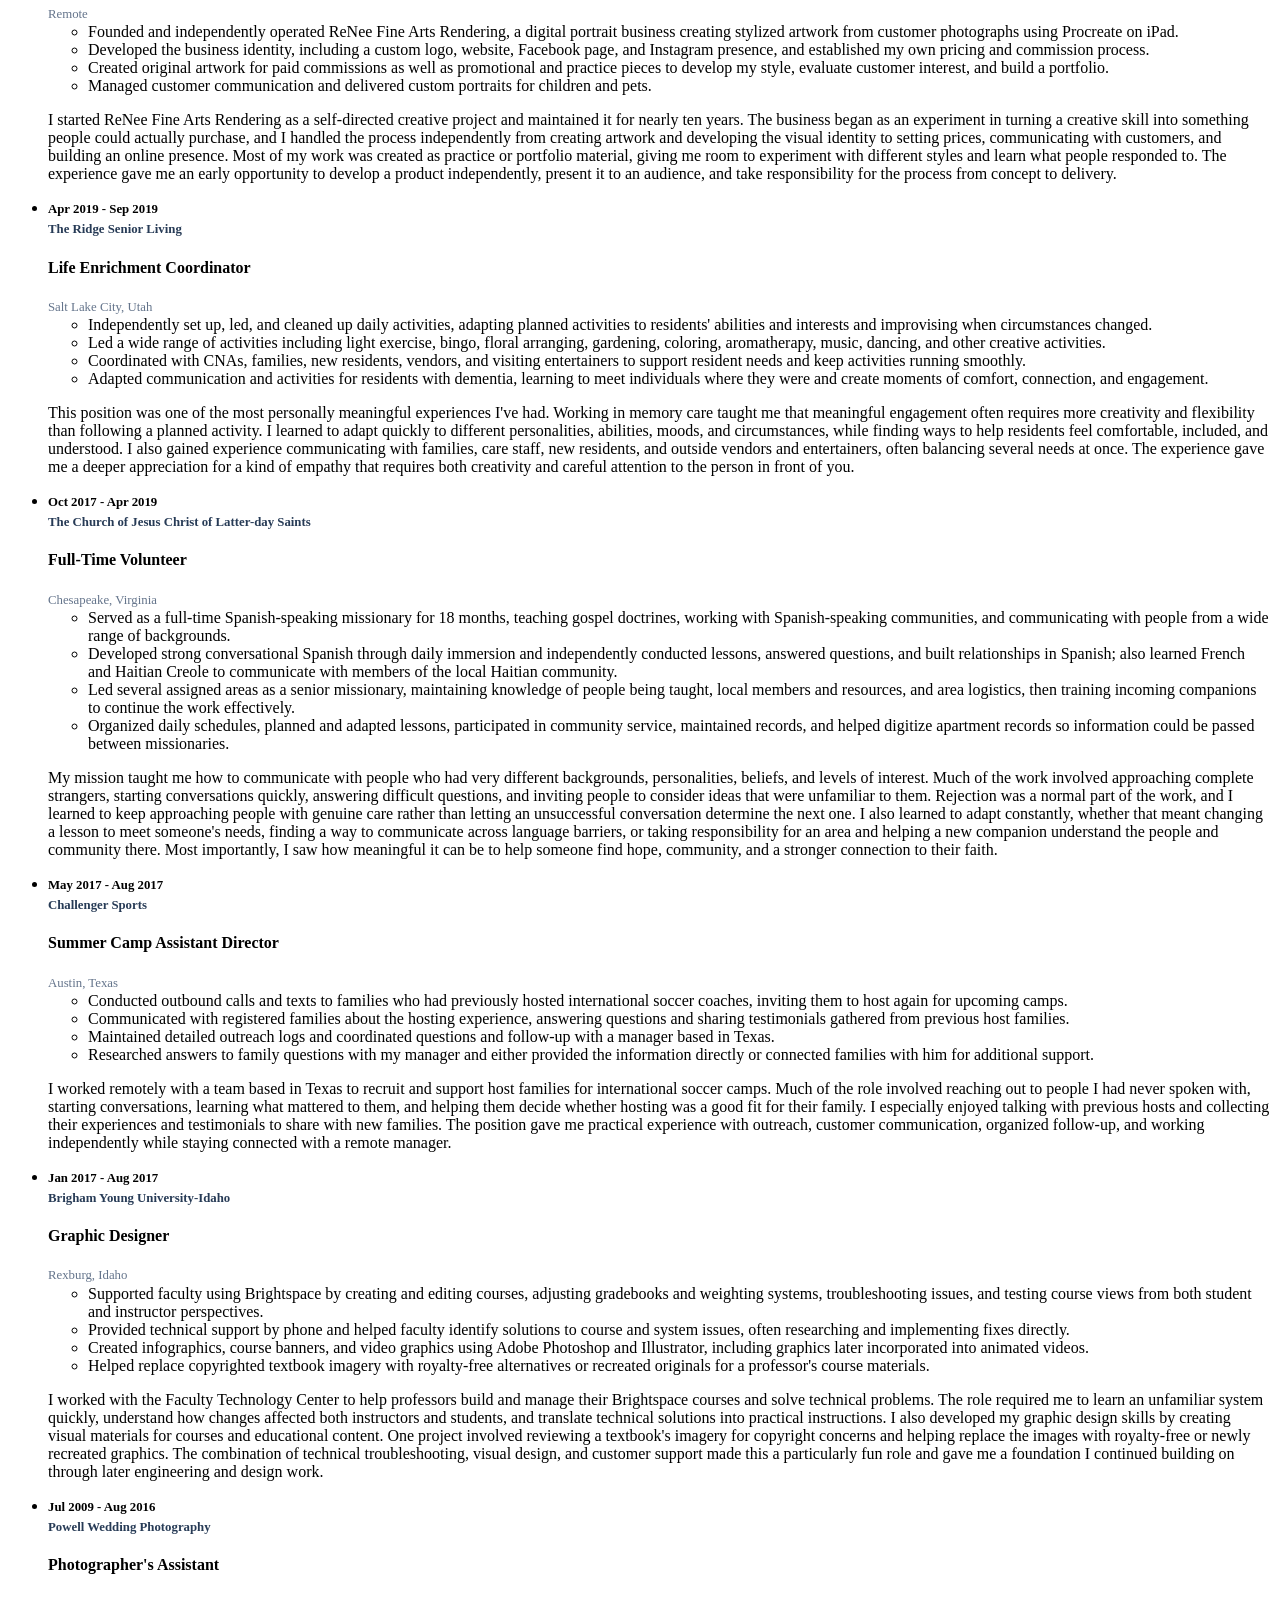
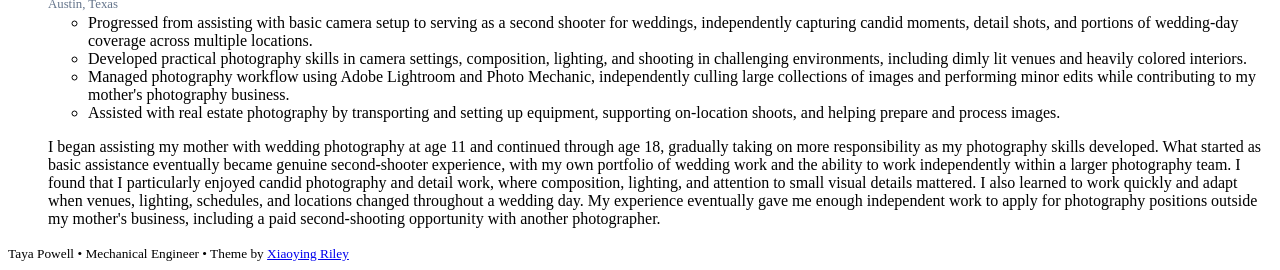
==== commit f70912f5: "Refine portfolio and resume generation Co-authored-by: Copilot <223556219+Copilot@users.noreply.gith" ====
--- a/index.html
+++ b/index.html
@@ -1,5 +1,15 @@
 <!DOCTYPE html>
-<!-- Main resume page. The viewer script reads this markup to build the PDF. -->
+<!--
+	Main resume page: edit the visible content here rather than in the PDF.
+	resume-viewer.js reads specific IDs and class names below to build both the
+	printable viewer and downloadable PDF. Preserve those names when editing the
+	markup, or update readPageContent() in that script to match.
+	Follow the resume editorial and validation procedure in README.md when
+	adding material or revising the generated resume.
+	The full project case studies are maintained separately in projects-data.js.
+	In HTML text, write &amp; for an ampersand. Classes such as p-4 and col-lg-8
+	are Bootstrap spacing and column helpers supplied by the compiled theme.
+-->
 <html lang="en">
 	<head>
 		<title>Taya Powell | Mechanical Engineer</title>
@@ -25,9 +35,13 @@
 		<script defer src="assets/fontawesome/js/all.js"></script>
 		<script defer src="assets/js/jspdf.umd.min.js"></script>
 
-		<!-- Resume interactions and generated-viewer behavior. -->
+		<!--
+			Deferred scripts run after HTML parsing, in this order. Contact details
+			must be available before the viewer reads them. Change a file's ?v=
+			value after editing it so returning visitors receive the new version.
+		-->
 		<script defer src="assets/js/contact-reveal.js?v=20261012"></script>
-		<script defer src="assets/js/resume-viewer.js?v=20261106-9"></script>
+		<script defer src="assets/js/resume-viewer.js?v=20261107-14"></script>
 		<script defer src="assets/js/back-to-top.js?v=20261005"></script>
 		<script defer src="assets/js/resume-nav.js?v=20261021"></script>
 
@@ -43,7 +57,10 @@
 
 			<div class="main-content-wrapper">
 				<div class="container-fluid">
-					<!-- Page actions remain outside the resume content and print layout. -->
+					<!--
+						The viewer query parameter opens a generated resume view, not
+						a static PDF file. The contact button fills #contact-details.
+					-->
 					<div class="top-bar text-center position-relative">
 						<div class="top-bar-inner">
 
@@ -69,6 +86,8 @@
 									</ul>
 									<div class="resume-contact-reveal" id="contact-details" hidden aria-live="polite"></div>
 								</div>
+								<!-- Fragment links must match the IDs on the sections below.
+								     resume-nav.js collapses these links into a menu on phones. -->
 								<nav class="resume-nav" aria-label="Resume sections">
 									<button class="resume-nav-toggle" id="resume-nav-toggle" type="button" aria-expanded="false" aria-controls="resume-nav-links">Jump to<i class="bi bi-chevron-down" aria-hidden="true"></i></button>
 									<div class="resume-nav-links" id="resume-nav-links">
@@ -83,7 +102,8 @@
 							</div>
 						</div>
 
-						<!-- Only experience bullets marked data-resume-pdf enter the PDF. -->
+						<!-- The viewer reads the summary, skills, certifications, languages,
+						     experience, project highlights, and selected education below. -->
 						<div class="resume-body p-4 p-lg-5">
 							<div class="row">
 								<div class="col-main col-12 col-lg-8 pe-lg-4">
@@ -96,7 +116,14 @@
 
 									<hr>
 
-									<!-- This section supplies the selected engineering experience to the PDF. -->
+									<!--
+										Each article is one PDF job. Keep the title and company classes,
+										then list date followed by location as .resume-position-time.
+										If at least one bullet is marked data-resume-pdf, only marked
+										bullets are used; otherwise the first three are used. A nonempty
+										attribute supplies a shorter or combined version for the generated
+										resume; update it when its related website bullets change.
+									-->
 									<section id="experience" class="resume-experience-section resume-section">
 										<h3 class="resume-section-heading text-uppercase py-2 py-lg-3"><i class="resume-section-heading-icon bi bi-briefcase me-2"></i>Engineering Experience</h3>
 										<div class="resume-timeline position-relative">
@@ -108,18 +135,19 @@
 														<div class="resume-position-time">Jul 2025 - May 2026</div>
 														<div class="resume-company-name">REDD Engineering &amp; Construction, Inc.</div>
 													</div>
+													<!-- wbr allows a line break after the slash without splitting either word. -->
 													<h4 class="resume-position-title mb-1">Mechanical Engineer/<wbr>Designer</h4>
 													<div class="resume-position-time">North Salt Lake, Utah</div>
 
 												</div>
 												<div class="resume-timeline-item-desc">
-													<!-- Mark only the bullets to include in the generated resume PDF with data-resume-pdf. -->
+													<!-- The featured project and narrative below remain web-only. -->
 													<ul class="resume-timeline-list">
-														<li data-resume-pdf>Assumed junior project engineering duties, tracking engineering project details, managing vendor coordination, compiling vendor bid tabulations, researching NFPA code compliance, and building technical comparison matrices for valve selection and fire suppression options.</li>
-														<li data-resume-pdf>Conducted preliminary research for a proposed industrial project, evaluating regional transport logistics, demographics, and economic feasibility.</li>
-														<li data-resume-pdf>Performed site walkdowns and engineering verification to reconcile CAD models with physical site conditions, authoring 35+ P&amp;IDs and rebuilding 3D scan point clouds into verified Plant 3D models.</li>
-														<li data-resume-pdf>Served as the primary CAD technical reference for a 20-person engineering team, advising designers on pipe routing, spatial constraints, and weld clearances.</li>
-														<li data-resume-pdf>Generated 130+ CAD drawing sheets across mechanical, structural, and architectural disciplines, authoring 100+ piping ISOs with Bills of Materials in AutoCAD Plant 3D.</li>
+														<li data-resume-pdf="Assumed junior project engineering duties, coordinating vendors, tracking details, and tabulating bids. Researched NFPA compliance and built comparison matrices for valve and fire suppression options.">Assumed junior project engineering duties, tracking engineering project details, managing vendor coordination, compiling vendor bid tabulations, researching NFPA code compliance, and building technical comparison matrices for valve selection and fire suppression options.</li>
+														<li data-resume-pdf="Researched transport logistics, demographics, and economic feasibility for a proposed industrial project.">Conducted preliminary research for a proposed industrial project, evaluating regional transport logistics, demographics, and economic feasibility.</li>
+														<li data-resume-pdf="Verified site conditions, rebuilt scan point clouds in Plant 3D, and authored 35+ P&amp;IDs and 130+ mechanical, structural, and architectural sheets, including 100+ piping ISOs with BOMs.">Performed site walkdowns and engineering verification to reconcile CAD models with physical site conditions, authoring 35+ P&amp;IDs and rebuilding 3D scan point clouds into verified Plant 3D models.</li>
+														<li data-resume-pdf="Advised a 20-person engineering team as primary CAD reference on pipe routing, spatial constraints, and weld clearances.">Served as the primary CAD technical reference for a 20-person engineering team, advising designers on pipe routing, spatial constraints, and weld clearances.</li>
+														<li>Generated 130+ CAD drawing sheets across mechanical, structural, and architectural disciplines, authoring 100+ piping ISOs with Bills of Materials in AutoCAD Plant 3D.</li>
 													</ul>
 													<div class="resume-featured-project">
 														<div class="resume-featured-project-label">Featured project</div>
@@ -145,10 +173,10 @@
 												</div>
 												<div class="resume-timeline-item-desc">
 													<ul class="resume-timeline-list">
-														<li data-resume-pdf>Standardized controller icons, notices, and port labels across product lines; designed custom control panel overlays and deployed 1,000+ physical machine labels using Adobe Illustrator.</li>
+														<li data-resume-pdf="Standardized controller graphics, designed panel overlays in Adobe Illustrator, and deployed 1,000+ machine labels.">Standardized controller icons, notices, and port labels across product lines; designed custom control panel overlays and deployed 1,000+ physical machine labels using Adobe Illustrator.</li>
 														<li>Developed advanced proficiency in Adobe Illustrator within three months and continued refining production-ready graphics for industrial equipment throughout the internship.</li>
-														<li data-resume-pdf>Optimized SolidWorks CAD libraries by repairing 50+ vendor fastener and hardware models, resolving geometry flaws and eliminating rebuild errors in large assemblies.</li>
-														<li data-resume-pdf>Supported engineering documentation and CAD standardization for automated welding systems serving industrial, aerospace, and nuclear applications.</li>
+														<li data-resume-pdf="Repaired 50+ SolidWorks hardware models to eliminate assembly rebuild errors. Supported CAD standards and documentation for industrial, aerospace, and nuclear welding systems.">Optimized SolidWorks CAD libraries by repairing 50+ vendor fastener and hardware models, resolving geometry flaws and eliminating rebuild errors in large assemblies.</li>
+														<li>Supported engineering documentation and CAD standardization for automated welding systems serving industrial, aerospace, and nuclear applications.</li>
 													</ul>
 													<p>My internship at AMET gave me an early opportunity to work at the intersection of engineering, visual design, and technical documentation. I learned to use Adobe Illustrator at a professional level very quickly, creating graphics and physical labeling for large automated welding systems while working within existing product standards. I also gained experience working with SolidWorks assemblies and troubleshooting vendor CAD models when geometry or rebuild issues caused problems. Although my role was primarily focused on documentation, CAD support, and visual communication, it taught me how much careful attention to detail matters when information will ultimately be used on real equipment.</p>
 												</div>
@@ -159,11 +187,13 @@
 								</div>
 								<div class="col-12 col-lg-4 ps-lg-4">
 
+									<!-- A data-resume-pdf value can shorten a skills item in the viewer;
+									     certifications are copied as written. -->
 									<section id="technical-skills" class="resume-skills-section resume-section">
 										<h3 class="resume-section-heading text-uppercase py-2 py-lg-3"><i class="resume-section-heading-icon bi bi-gear me-2"></i>Technical Skills</h3>
 										<ul class="list-unstyled resume-timeline-list">
-											<li><strong>Mechanical Design:</strong> SolidWorks (part modeling, surface modeling, assemblies), AutoCAD &amp; Plant 3D, 3D scanning, point clouds, engineering drawings, BOMs</li>
-											<li><strong>Prototyping &amp; Manufacturing:</strong> 3D printing, injection molding, laser cutting, composite layups, reverse engineering, machining, fabrication</li>
+											<li data-resume-pdf="Mechanical Design: SolidWorks (parts, surfaces, assemblies), AutoCAD &amp; Plant 3D, 3D scanning, drawings, BOMs"><strong>Mechanical Design:</strong> SolidWorks (part modeling, surface modeling, assemblies), AutoCAD &amp; Plant 3D, 3D scanning, point clouds, engineering drawings, BOMs</li>
+											<li data-resume-pdf="Prototyping &amp; Manufacturing: 3D printing, injection molding, laser cutting, composites, reverse engineering, machining"><strong>Prototyping &amp; Manufacturing:</strong> 3D printing, injection molding, laser cutting, composite layups, reverse engineering, machining, fabrication</li>
 											<li><strong>Engineering Analysis:</strong> FEA, mechanical systems analysis, design validation, product testing</li>
 											<li><strong>Tools &amp; Programming:</strong> Python, MATLAB, Arduino (C++), Visual Basic, Microsoft Excel, Bluebeam, Adobe Illustrator, Photoshop</li>
 										</ul>
@@ -181,6 +211,8 @@
 									</section>
 									<hr>
 
+									<!-- The viewer currently includes only degrees containing
+									     "Mechanical Engineering"; other entries remain on the site. -->
 									<section id="education" class="resume-educate-section resume-section">
 										<h3 class="resume-section-heading text-uppercase py-2 py-lg-3"><i class="resume-section-heading-icon bi bi-book me-2"></i>Education</h3>
 										<ul class="list-unstyled">
@@ -188,7 +220,7 @@
 												<div class="resume-degree">Bachelor's Degree (B.S.) in Mechanical Engineering</div>
 												<div class="resume-degree-org">Brigham Young University-Idaho</div>
 												<div class="resume-degree-time">Apr 2025</div>
-												<div class="resume-degree-highlight">Awarded “Best Calculations” for the capstone project designing hands-on statics lab demonstrations to support engineering instruction.</div>
+												<div class="resume-degree-highlight">Received the ASME “Best Calculations” award for hands-on statics lab demonstrations supporting engineering instruction.</div>
 											</li>
 											<li class="mb-2">
 												<div class="resume-degree">General Studies</div>
@@ -238,7 +270,11 @@
 								</div>
 							</div>
 							<hr>
-							<!-- Resume project highlights; the full case studies live on projects.html. -->
+							<!--
+								The viewer copies each project title, type, and bullet here.
+								These concise highlights are separate from the full case studies
+								in projects-data.js, so edit both when both need updating.
+							-->
 							<section id="projects" class="resume-section resume-projects-full">
 								<h3 class="resume-section-heading text-uppercase py-2 py-lg-3"><i class="resume-section-heading-icon bi bi-tools me-2"></i>Projects</h3>
 								<div class="resume-project-list">
@@ -248,8 +284,8 @@
 											<div class="resume-project-type">Team · Capstone project</div>
 										</div>
 										<ul class="resume-timeline-list">
-											<li>Designed and fabricated 3 statics demonstration units with integrated sensor measurement systems for department use in lab courses.</li>
-											<li>Applied LARD (Lean, Accurate, Reliable, and Direct) principles to technical report writing, reducing final report length by 50% while improving readability and clarity.</li>
+											<li>Co-designed and built three statics demonstrations with a team using CAD, FEA, and luggage scales. The triangle demo averaged about 1.5% force measurement error.</li>
+											<li>Applied Lean, Accurate, Reliable, and Direct (LARD) technical writing to cut the final report by nearly half.</li>
 										</ul>
 									</article>
 									<article class="resume-project-entry">
@@ -258,7 +294,7 @@
 											<div class="resume-project-type">Individual &amp; team</div>
 										</div>
 										<ul class="resume-timeline-list">
-											<li>Executed individual concept development (3D printing, rapid prototyping) and user surveys, collaborating in a team to produce selected mouse enclosures through manual injection molding and finishing.</li>
+											<li>Developed an ergonomic mouse using hand models, SolidWorks surfacing, 3D-printed fit prototypes, and user feedback. Collaborated on a selected enclosure using silicone molds, resin overmolding, and a modular 3D-printed chassis.</li>
 										</ul>
 									</article>
 									<article class="resume-project-entry">
@@ -267,8 +303,7 @@
 											<div class="resume-project-type">Individual</div>
 										</div>
 										<ul class="resume-timeline-list">
-											<li>Fabricated carbon fiber, fiberglass, and natural fiber composite samples utilizing vacuum bagging techniques.</li>
-											<li>Evaluated material performance through tensile testing and physical property analysis across iterative fabrication trials.</li>
+											<li>Vacuum-bagged carbon fiber, fiberglass, and natural fiber samples. Evaluated material properties through tensile testing.</li>
 										</ul>
 									</article>
 								</div>
--- a/assets/css/resume-overrides.css
+++ b/assets/css/resume-overrides.css
@@ -1,6 +1,9 @@
 /*
  * Resume-specific styling layered over the bundled Shine theme.
- * The print and narrow-screen rules preserve the web and PDF reading layouts.
+ * Loaded after shine.css on both pages; projects.css adds project-only rules.
+ * Navigation and contact styles are followed by experience/project styling,
+ * print styles, and narrow-screen overrides. The generated viewer has its own
+ * styles in resume-viewer.js; this file does not control the generated PDF.
  */
 .resume-role-title {
 	color: #273b56;
@@ -71,6 +74,8 @@
 	outline-offset: 2px;
 }
 
+/* The menu collapses only after resume-nav.js adds is-enhanced. Without the
+ * script, the section links stay visible instead of becoming inaccessible. */
 @media (max-width: 575.98px) {
 	.resume-nav.is-enhanced {
 		display: block;
@@ -148,6 +153,7 @@
 	}
 }
 
+/* contact-reveal.js fills this container and toggles its hidden attribute. */
 .resume-contact-reveal {
 	align-items: center;
 	display: flex;
@@ -174,6 +180,7 @@
 	top: 1rem;
 }
 
+/* back-to-top.js toggles is-visible; the button remains out of view otherwise. */
 .back-to-top {
 	align-items: center;
 	background: #fe655c;
@@ -221,6 +228,7 @@
 	}
 }
 
+/* Experience headings and the featured project share styles across the page. */
 .resume-position-meta {
 	display: grid !important;
 	font-size: 0.8rem;
@@ -283,6 +291,7 @@
 	font-size: 0.95rem;
 }
 
+/* These are short resume highlights, not the full project portfolio cards. */
 .resume-project-list {
 	display: grid;
 	gap: 0;
@@ -381,7 +390,8 @@
 
 }
 
-/* The printable resume is a two-column, ink-friendly version of the web page. */
+/* Printing the main webpage uses these ink-friendly rules. The separately
+ * generated viewer and downloadable PDF have their own layout definitions. */
 @media print {
 	@page {
 		margin: 12mm;
@@ -509,6 +519,8 @@
 /*
  * Narrow-screen guardrails. Keep ordinary word wrapping and reduce spacing
  * before type size so text stays readable without introducing side scrolling.
+ * The extra-small breakpoints progressively reduce spacing and type size;
+ * they should not split ordinary words or hide overflowing content.
  */
 @media (max-width: 575.98px) {
 	.resume-name {
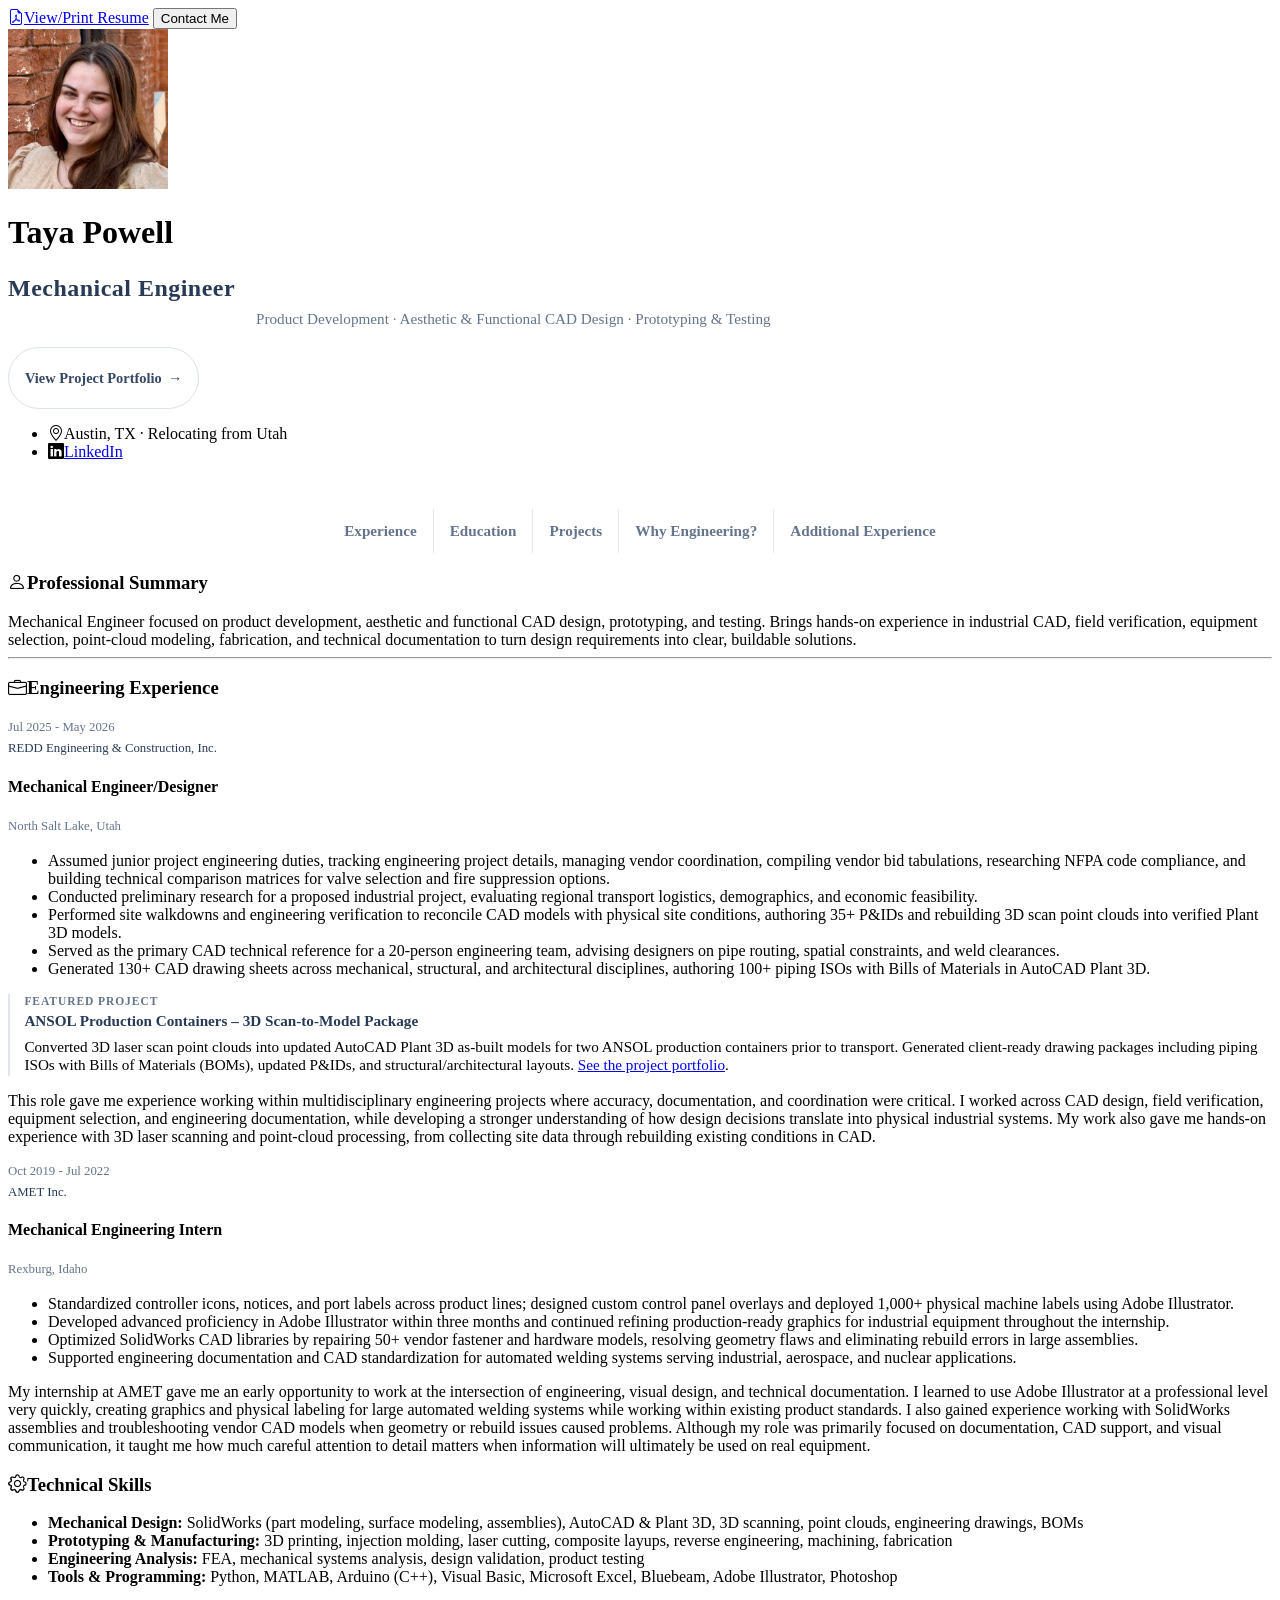
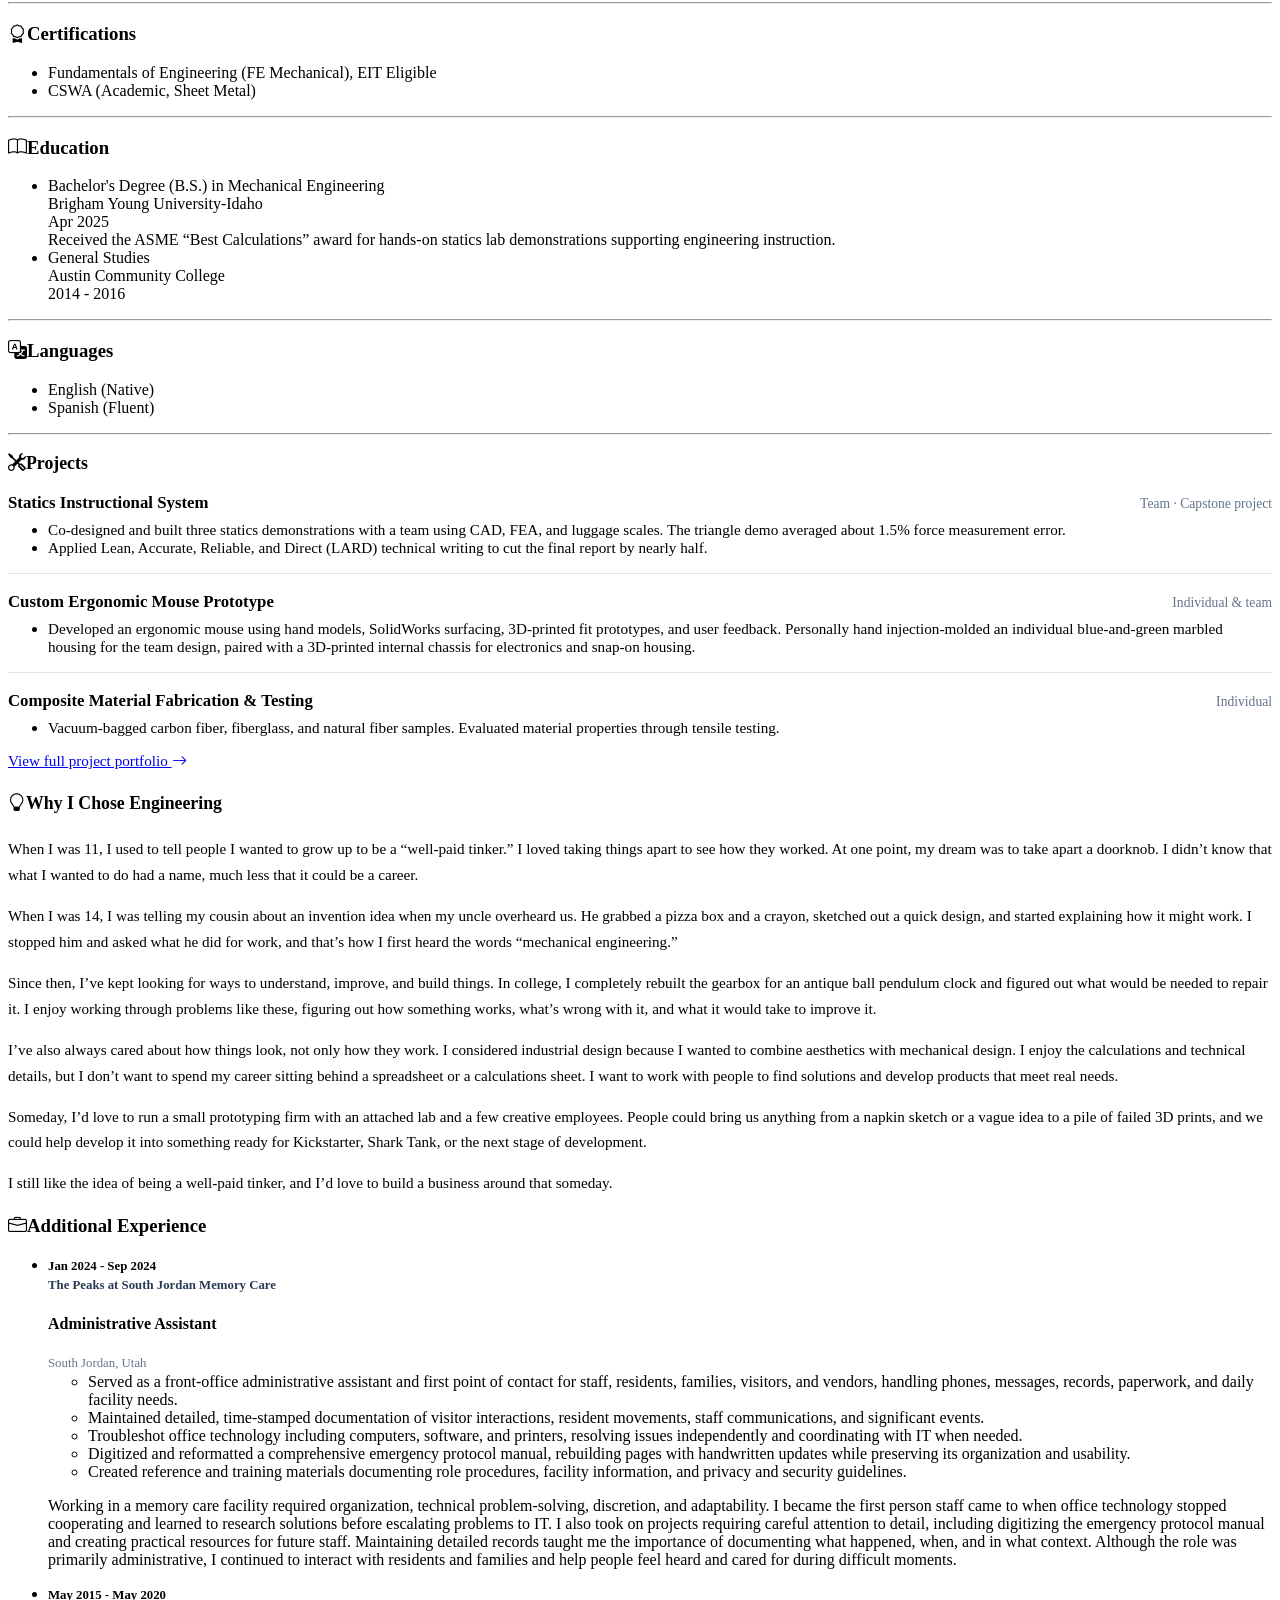
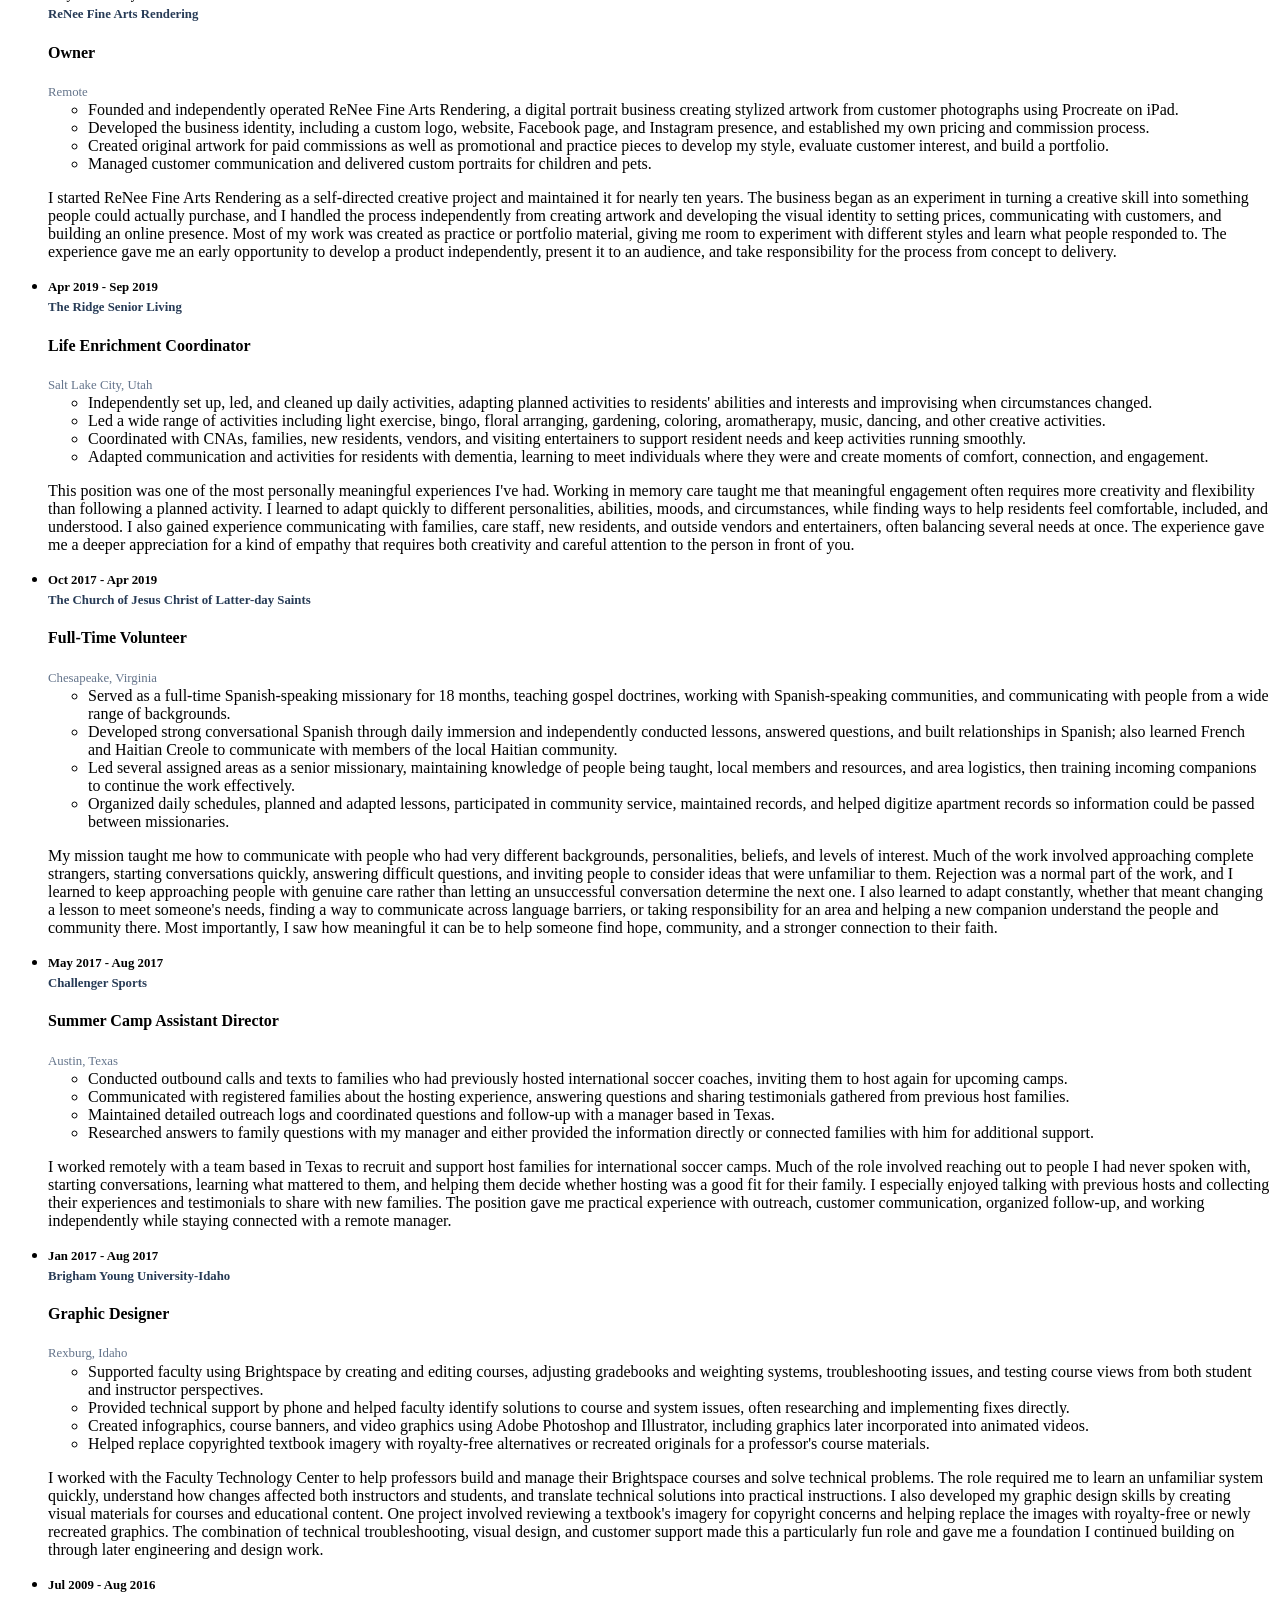
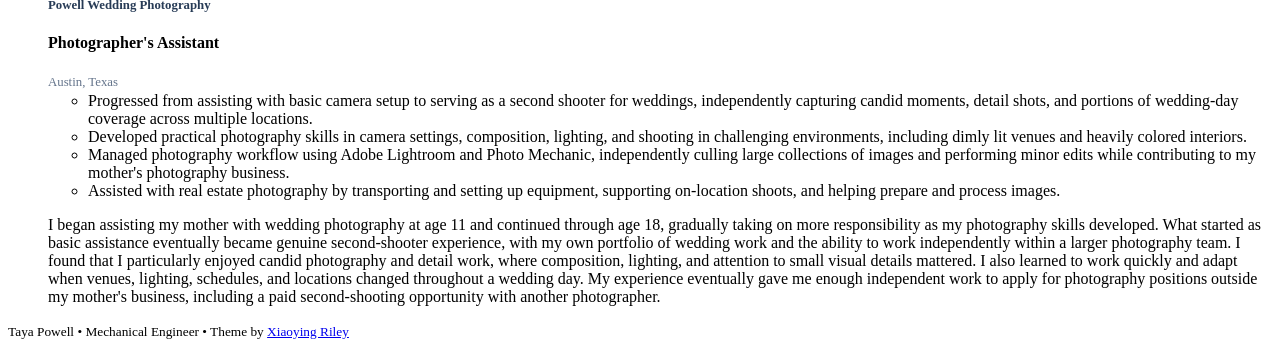
==== commit 1522a120: "Add project portfolio PDF and persistent navigation Co-authored-by: Copilot <223556219+Copilot@users" ====
--- a/index.html
+++ b/index.html
@@ -40,14 +40,16 @@
 			must be available before the viewer reads them. Change a file's ?v=
 			value after editing it so returning visitors receive the new version.
 		-->
-		<script defer src="assets/js/contact-reveal.js?v=20261012"></script>
-		<script defer src="assets/js/resume-viewer.js?v=20261107-14"></script>
+		<script defer src="assets/js/contact-reveal.js?v=20261111-2"></script>
+		<script defer src="assets/js/resume-viewer.js?v=20261107-16"></script>
 		<script defer src="assets/js/back-to-top.js?v=20261005"></script>
 		<script defer src="assets/js/resume-nav.js?v=20261021"></script>
+		<script defer src="assets/js/desktop-navigation.js?v=20261111-6"></script>
 
 		<!-- The compiled theme is followed by editable site-specific styles. -->
 		<link id="theme-style" rel="stylesheet" href="assets/css/shine.css">
-		<link rel="stylesheet" href="assets/css/resume-overrides.css?v=20261107-1">
+		<link rel="stylesheet" href="assets/css/resume-overrides.css?v=20261111-4">
+		<link rel="stylesheet" href="assets/css/desktop-navigation.css?v=20261111-5">
 
 	</head>
 
@@ -79,6 +81,7 @@
 								<h1 class="resume-name text-uppercase">Taya Powell</h1>
 								<div class="resume-role-title">Mechanical Engineer</div>
 								<div class="resume-specialties">Product Development <span aria-hidden="true">&middot;</span> Aesthetic &amp; Functional CAD Design <span aria-hidden="true">&middot;</span> Prototyping &amp; Testing</div>
+								<a class="resume-portfolio-link" href="projects.html">View Project Portfolio <span aria-hidden="true">&rarr;</span></a>
 								<div class="resume-contact mt-4">
 									<ul class="resume-contact-list list-unstyled list-inline mb-0 justify-content-between">
 										<li class="list-inline-item me-md-3 me-lg-5"><i class="resume-contact-icon bi bi-geo-alt me-2"></i>Austin, TX · Relocating from Utah</li>
@@ -94,7 +97,6 @@
 										<a href="#experience">Experience</a>
 										<a href="#education">Education</a>
 										<a href="#projects">Projects</a>
-										<a href="projects.html">Project Portfolio</a>
 										<a href="#why-engineering">Why Engineering?</a>
 										<a href="#additional-experience">Additional Experience</a>
 									</div>
@@ -294,7 +296,7 @@
 											<div class="resume-project-type">Individual &amp; team</div>
 										</div>
 										<ul class="resume-timeline-list">
-											<li>Developed an ergonomic mouse using hand models, SolidWorks surfacing, 3D-printed fit prototypes, and user feedback. Collaborated on a selected enclosure using silicone molds, resin overmolding, and a modular 3D-printed chassis.</li>
+											<li>Developed an ergonomic mouse using hand models, SolidWorks surfacing, 3D-printed fit prototypes, and user feedback. Personally hand injection-molded an individual blue-and-green marbled housing for the team design, paired with a 3D-printed internal chassis for electronics and snap-on housing.</li>
 										</ul>
 									</article>
 									<article class="resume-project-entry">
--- a/assets/css/resume-overrides.css
+++ b/assets/css/resume-overrides.css
@@ -22,8 +22,36 @@
 	max-width: 48rem;
 }
 
+.resume-portfolio-link {
+	align-items: center;
+	border: 1px solid #dce3eb;
+	border-radius: 2rem;
+	color: #354765;
+	display: inline-flex;
+	font-size: 0.9rem;
+	font-weight: 700;
+	gap: 0.4rem;
+	margin-top: 1rem;
+	min-height: 44px;
+	padding: 0.5rem 1rem;
+	text-decoration: none;
+}
+
+.resume-portfolio-link:hover,
+.resume-portfolio-link:focus-visible {
+	border-color: #fe655c;
+	color: #d34b42;
+	text-decoration: none;
+}
+
+.resume-portfolio-link:focus-visible {
+	outline: 2px solid #273b56;
+	outline-offset: 2px;
+}
+
 .resume-nav {
 	align-items: center;
+	container-type: inline-size;
 	display: flex;
 	flex-wrap: wrap;
 	gap: 0 1.25rem;
@@ -72,6 +100,30 @@
 .resume-nav a:focus-visible {
 	outline: 2px solid #273b56;
 	outline-offset: 2px;
+}
+
+/* Force a break after the third link without changing the links' natural width.
+ * The first link on the second row has no leading separator. */
+@media (min-width: 576px) {
+	@container (max-width: 43rem) {
+		.resume-nav-links {
+			width: 100%;
+		}
+
+		.resume-nav-links::before {
+			content: "";
+			flex-basis: 100%;
+			order: 1;
+		}
+
+		.resume-nav-links a:nth-child(n+4) {
+			order: 2;
+		}
+
+		.resume-nav-links a:nth-child(4) {
+			border-left: 0;
+		}
+	}
 }
 
 /* The menu collapses only after resume-nav.js adds is-enhanced. Without the
@@ -406,6 +458,7 @@
 
 	.top-bar,
 	.resume-nav,
+	.resume-portfolio-link,
 	.resume-print-button,
 	.back-to-top,
 	.footer {
--- a/assets/css/desktop-navigation.css
+++ b/assets/css/desktop-navigation.css
@@ -0,0 +1,101 @@
+/* The originals remain in the document flow; these controls never resize content. */
+.desktop-rail[hidden], .desktop-actions[hidden], .desktop-rail-links[hidden], .desktop-contact-details[hidden] {
+	display: none;
+}
+
+.desktop-rail {
+	position: fixed;
+	left: 0;
+	top: 50%;
+	z-index: 100;
+	transform: translateY(-50%);
+	display: flex;
+	align-items: center;
+	font-size: 0.85rem;
+}
+.desktop-rail-toggle, .desktop-action {
+	border: 1px solid #dce3eb;
+	color: #354765;
+	background: #fff;
+	box-shadow: 0 2px 12px rgba(17, 24, 32, 0.12);
+	font: 600 0.8rem Inter, sans-serif;
+	cursor: pointer;
+}
+.desktop-rail-toggle {
+	padding: 0.8rem 0.45rem;
+	writing-mode: vertical-rl;
+	transform: rotate(180deg);
+	border-radius: 0.6rem 0 0 0.6rem;
+}
+.desktop-rail-links {
+	max-height: 75vh;
+	max-width: min(250px, 30vw);
+	overflow-y: auto;
+	background: #fff;
+	border: 1px solid #dce3eb;
+	border-radius: 0.6rem;
+	box-shadow: 0 4px 18px rgba(17, 24, 32, 0.14);
+	padding: 0.35rem;
+}
+.desktop-rail-links a {
+	display: block;
+	padding: 0.55rem 0.7rem;
+	border-radius: 0.35rem;
+	color: #354765;
+	line-height: 1.3;
+	text-decoration: none;
+}
+.desktop-rail-links a:hover, .desktop-rail-links a:focus-visible {
+	background: #f5f7fa;
+	color: #d34b42;
+}
+.desktop-actions {
+	position: fixed;
+	inset: 0.75rem 1rem auto;
+	z-index: 100;
+	display: flex;
+	justify-content: space-between;
+	align-items: flex-start;
+	pointer-events: none;
+}
+.desktop-actions > * { pointer-events: auto; }
+.desktop-actions > :only-child { margin-left: auto; }
+.desktop-action {
+	display: inline-flex;
+	align-items: center;
+	padding: 0.55rem 0.85rem;
+	border-radius: 2rem;
+	text-decoration: none;
+}
+.desktop-action:hover, .desktop-action:focus-visible, .desktop-rail-toggle:hover, .desktop-rail-toggle:focus-visible {
+	color: #d34b42;
+	text-decoration: none;
+}
+.desktop-action:focus-visible, .desktop-rail-toggle:focus-visible, .desktop-rail-links a:focus-visible {
+	outline: 2px solid #273b56;
+	outline-offset: 2px;
+}
+.desktop-contact {
+	display: flex;
+	align-items: center;
+	gap: 0.4rem;
+}
+.desktop-contact-details {
+	order: -1;
+	display: flex;
+	align-items: center;
+	gap: 0.8rem;
+	padding: 0.4rem 0.7rem;
+	background: #fff;
+	border: 1px solid #dce3eb;
+	border-radius: 2rem;
+	box-shadow: 0 2px 8px rgba(17, 24, 32, 0.08);
+	color: #354765;
+	font-size: 0.75rem;
+	line-height: 1.25;
+}
+.desktop-contact-details > div { white-space: nowrap; }
+.desktop-contact-details a { color: #405677; font-weight: 600; }
+@media print, (max-width: 767.98px) {
+	.desktop-rail, .desktop-actions { display: none !important; }
+}
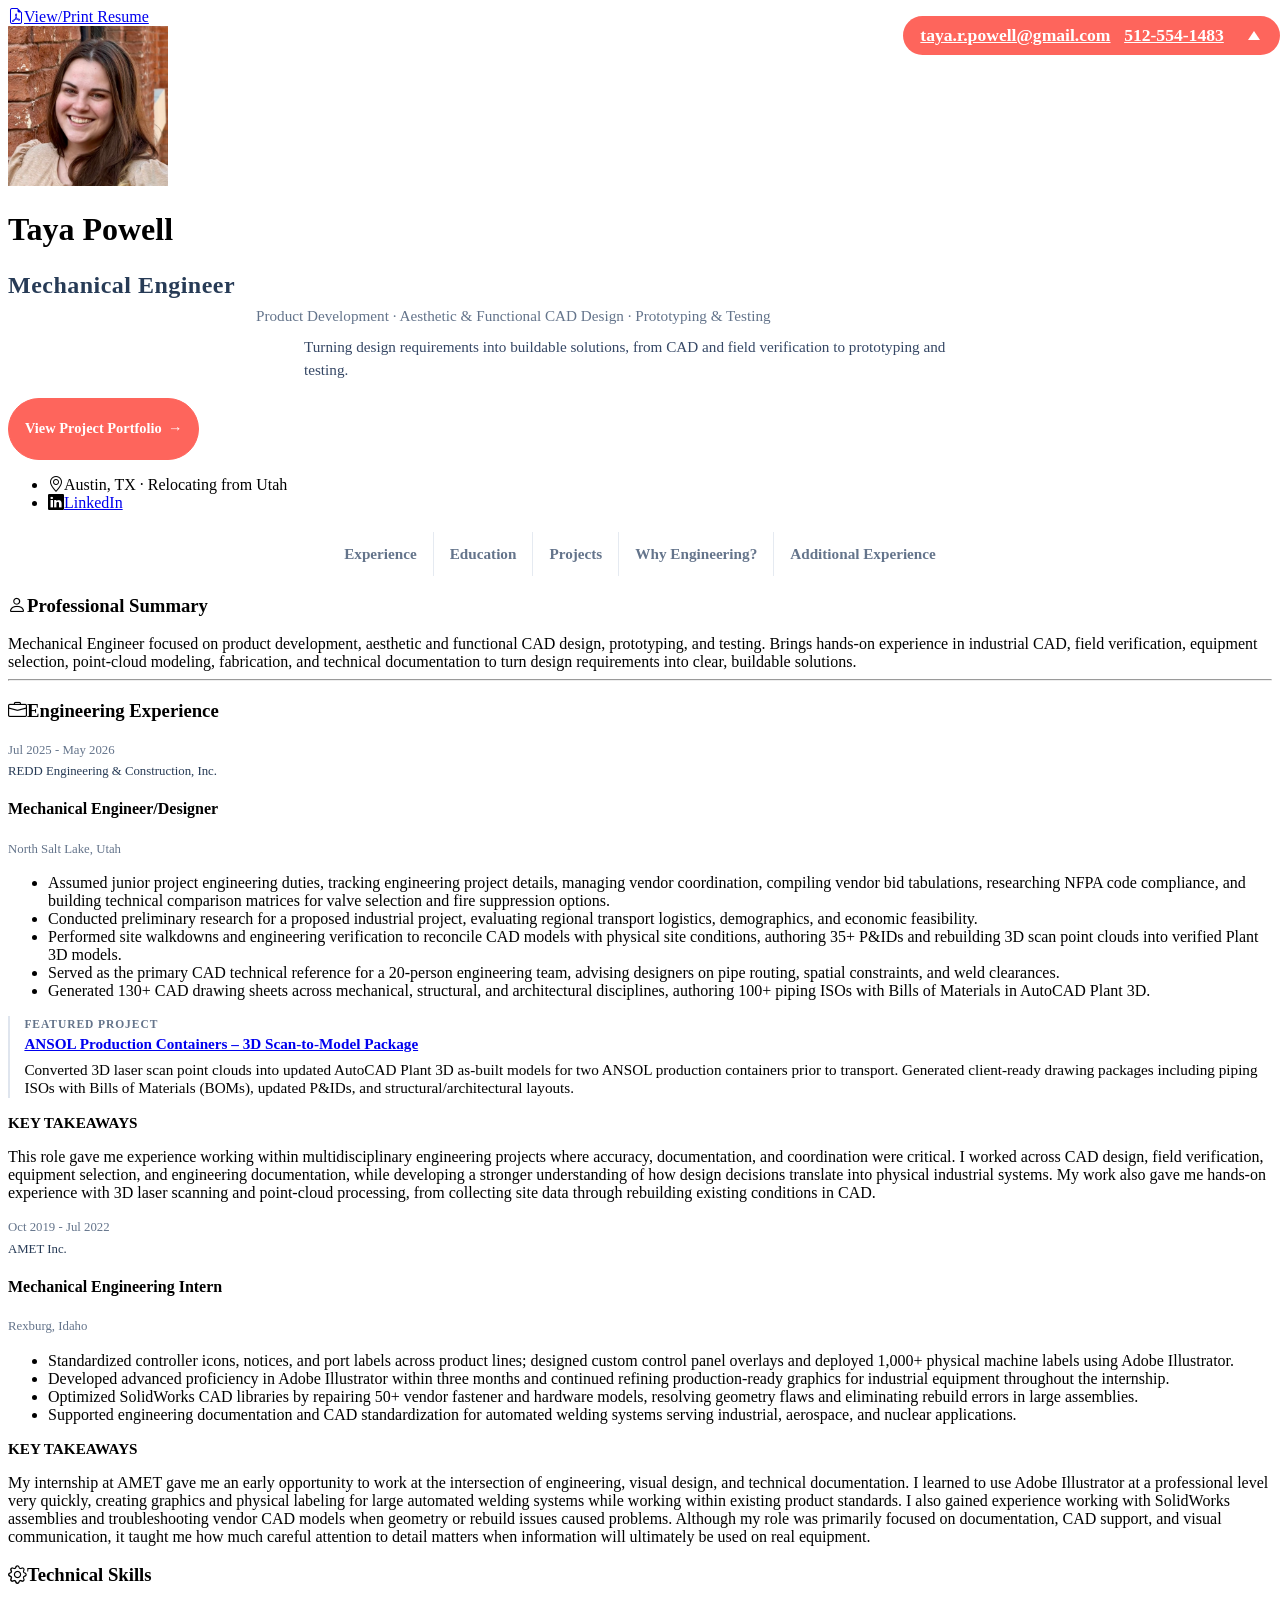
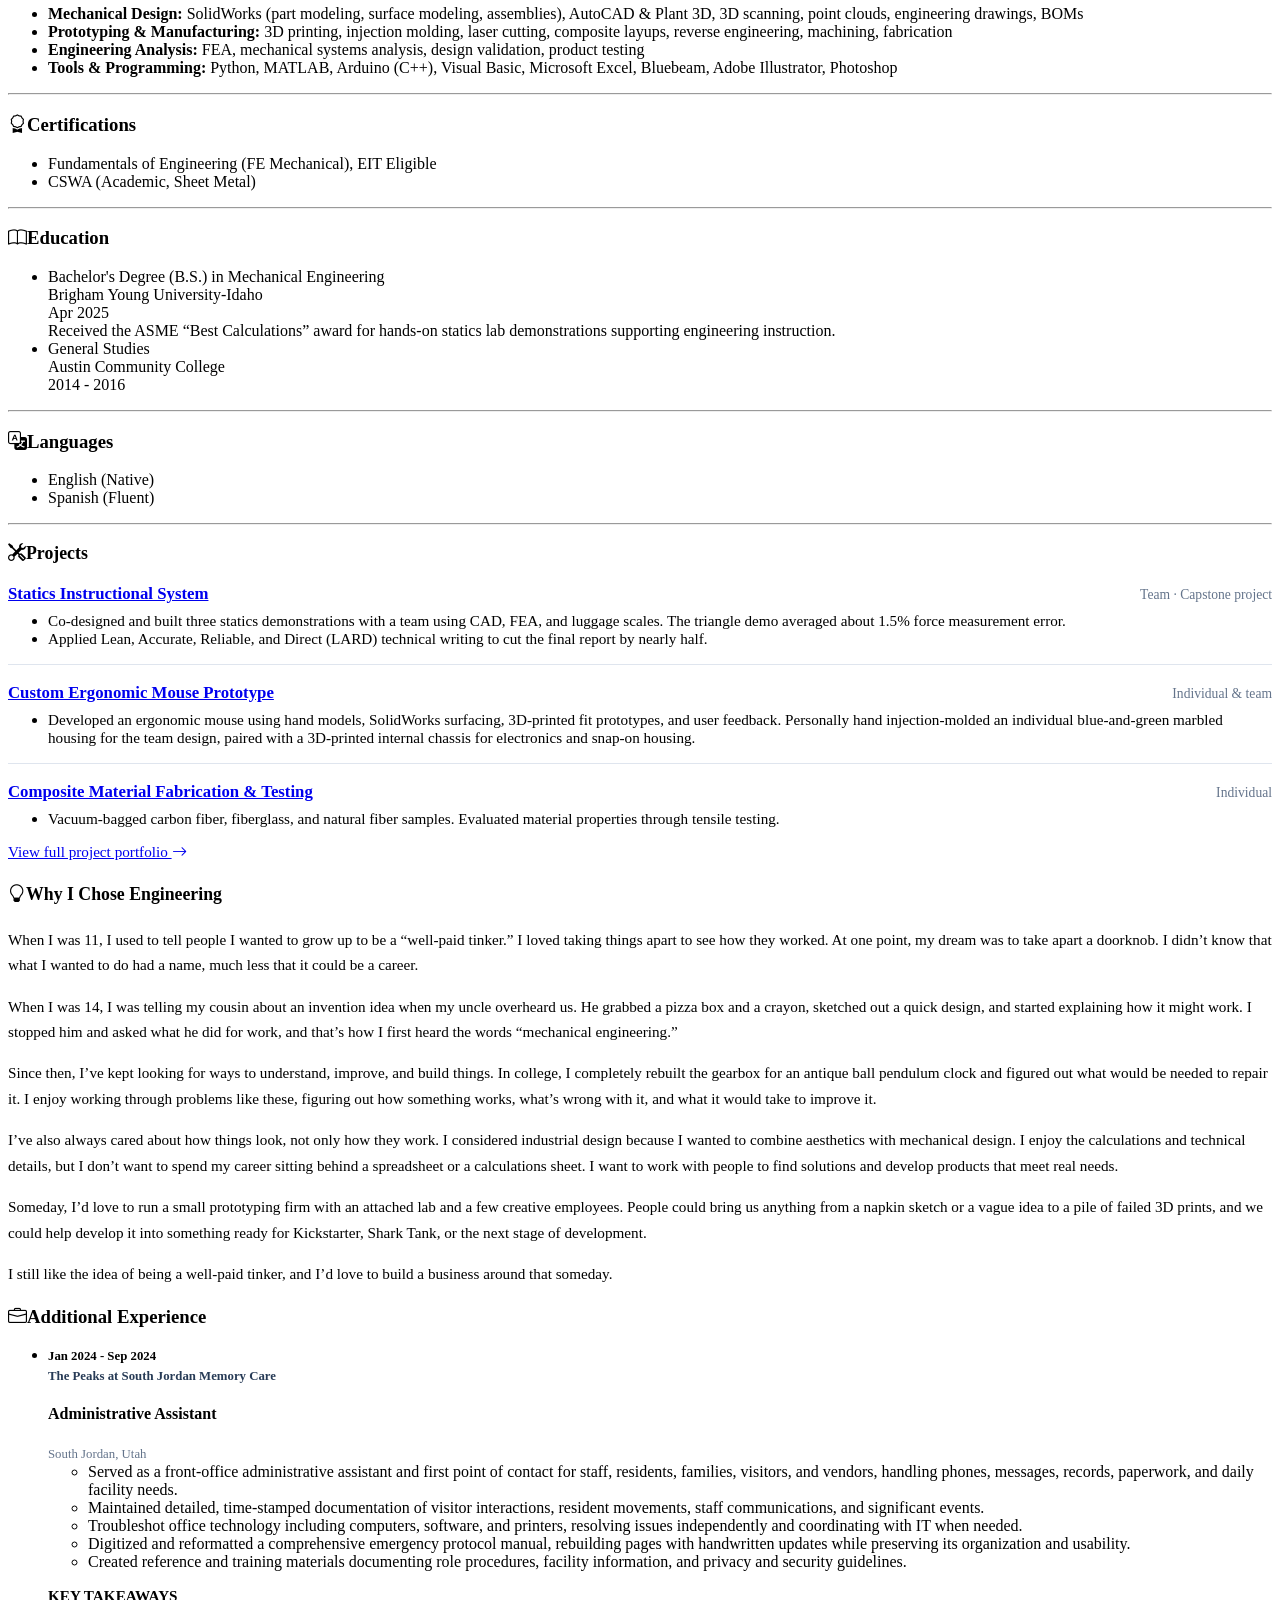
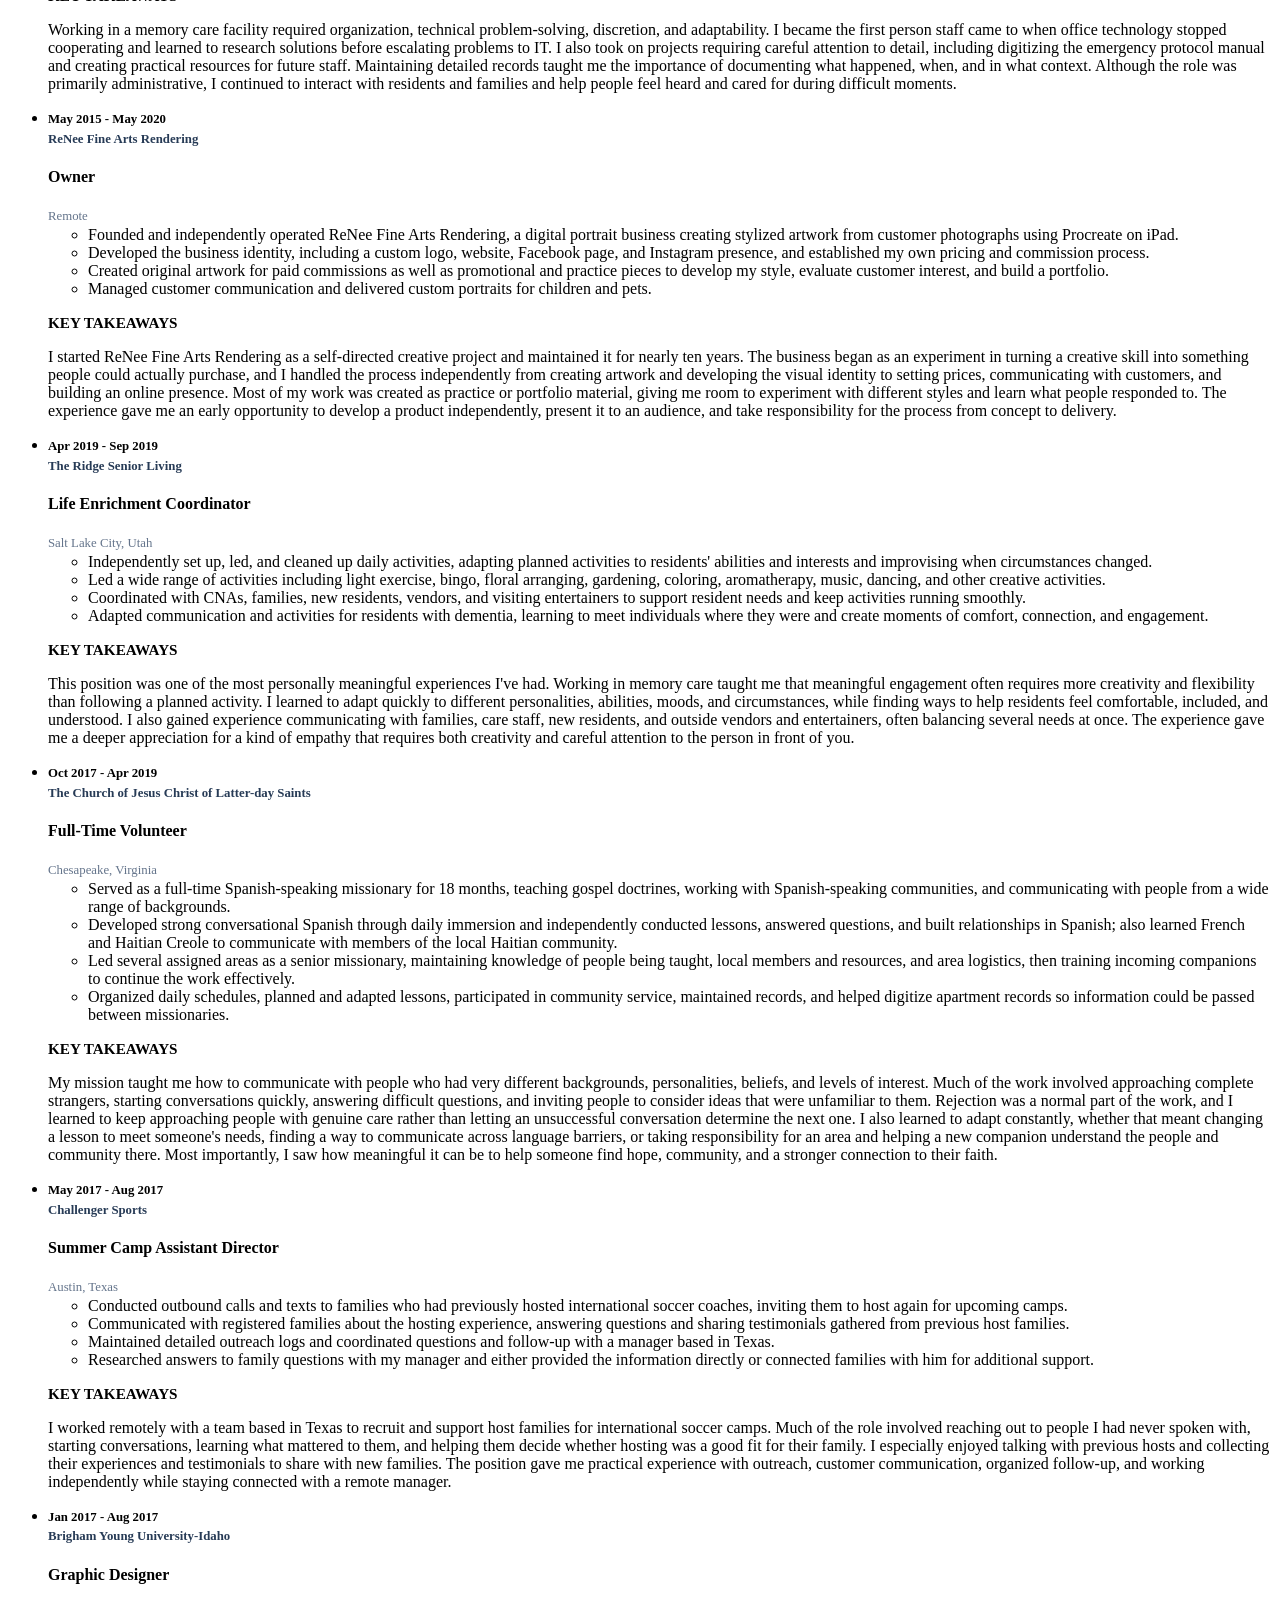
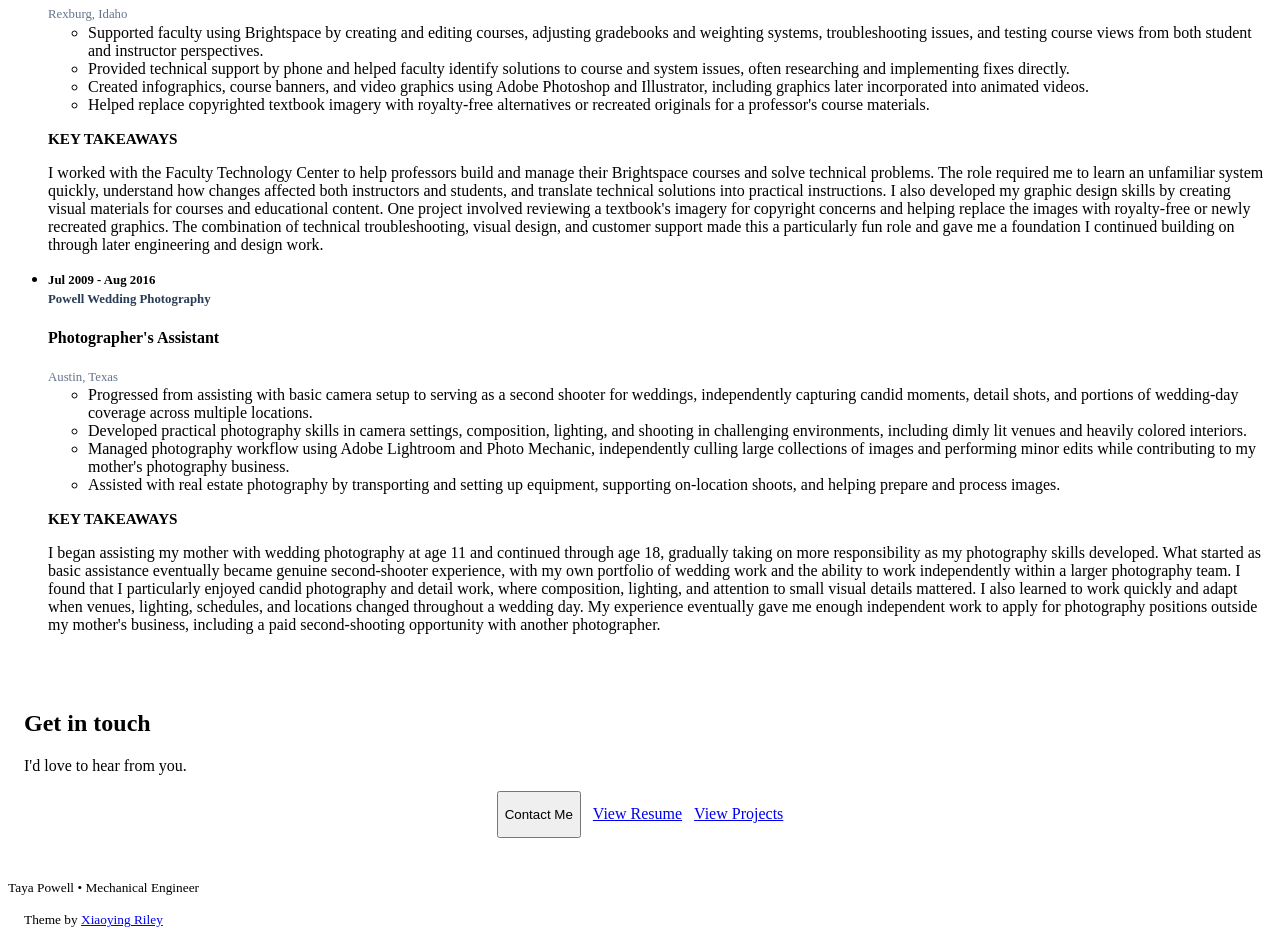
==== commit 6037bf67: "Refine portfolio navigation and contact experience Co-authored-by: Copilot <223556219+Copilot@users." ====
--- a/index.html
+++ b/index.html
@@ -40,16 +40,16 @@
 			must be available before the viewer reads them. Change a file's ?v=
 			value after editing it so returning visitors receive the new version.
 		-->
-		<script defer src="assets/js/contact-reveal.js?v=20261111-2"></script>
-		<script defer src="assets/js/resume-viewer.js?v=20261107-16"></script>
-		<script defer src="assets/js/back-to-top.js?v=20261005"></script>
+		<script defer src="assets/js/contact-reveal.js?v=20261113-6"></script>
+		<script defer src="assets/js/resume-viewer.js?v=20261112-2"></script>
+		<script defer src="assets/js/back-to-top.js?v=20261113-2"></script>
 		<script defer src="assets/js/resume-nav.js?v=20261021"></script>
-		<script defer src="assets/js/desktop-navigation.js?v=20261111-6"></script>
+		<script defer src="assets/js/desktop-navigation.js?v=20261113-7"></script>
 
 		<!-- The compiled theme is followed by editable site-specific styles. -->
 		<link id="theme-style" rel="stylesheet" href="assets/css/shine.css">
-		<link rel="stylesheet" href="assets/css/resume-overrides.css?v=20261111-4">
-		<link rel="stylesheet" href="assets/css/desktop-navigation.css?v=20261111-5">
+		<link rel="stylesheet" href="assets/css/resume-overrides.css?v=20261113-19">
+		<link rel="stylesheet" href="assets/css/desktop-navigation.css?v=20261113-11">
 
 	</head>
 
@@ -67,7 +67,11 @@
 						<div class="top-bar-inner">
 
 							<a class="btn btn-primary top-bar-cta resume-print-button" href="?resume-viewer=1&resume-version=20261106-4" target="_blank"><i class="bi bi-file-earmark-pdf me-2" aria-hidden="true"></i>View/Print Resume</a>
-							<button class="btn btn-primary top-bar-cta" type="button" data-contact-toggle aria-controls="contact-details" aria-expanded="false">Contact Me</button>
+							<div class="top-contact-details" id="top-contact-details" hidden>
+								<div class="top-contact-links" aria-live="polite"></div>
+								<button class="top-contact-hide" type="button" aria-controls="contact-details top-contact-details" aria-label="Hide contact information"><span aria-hidden="true"></span></button>
+							</div>
+							<button class="btn btn-primary top-bar-cta" type="button" data-contact-toggle aria-controls="contact-details top-contact-details" aria-expanded="false">Contact Me</button>
 
 						</div>
 
@@ -81,6 +85,7 @@
 								<h1 class="resume-name text-uppercase">Taya Powell</h1>
 								<div class="resume-role-title">Mechanical Engineer</div>
 								<div class="resume-specialties">Product Development <span aria-hidden="true">&middot;</span> Aesthetic &amp; Functional CAD Design <span aria-hidden="true">&middot;</span> Prototyping &amp; Testing</div>
+								<p class="resume-value-statement">Turning design requirements into buildable solutions, from CAD and field verification to prototyping and testing.</p>
 								<a class="resume-portfolio-link" href="projects.html">View Project Portfolio <span aria-hidden="true">&rarr;</span></a>
 								<div class="resume-contact mt-4">
 									<ul class="resume-contact-list list-unstyled list-inline mb-0 justify-content-between">
@@ -153,9 +158,10 @@
 													</ul>
 													<div class="resume-featured-project">
 														<div class="resume-featured-project-label">Featured project</div>
-														<h5 class="resume-featured-project-title">ANSOL Production Containers &ndash; 3D Scan-to-Model Package</h5>
-														<p>Converted 3D laser scan point clouds into updated AutoCAD Plant 3D as-built models for two ANSOL production containers prior to transport. Generated client-ready drawing packages including piping ISOs with Bills of Materials (BOMs), updated P&amp;IDs, and structural/architectural layouts. <a href="projects.html">See the project portfolio</a>.</p>
+														<h5 class="resume-featured-project-title"><a href="projects.html#ansol-containers">ANSOL Production Containers &ndash; 3D Scan-to-Model Package</a></h5>
+														<p>Converted 3D laser scan point clouds into updated AutoCAD Plant 3D as-built models for two ANSOL production containers prior to transport. Generated client-ready drawing packages including piping ISOs with Bills of Materials (BOMs), updated P&amp;IDs, and structural/architectural layouts.</p>
 													</div>
+													<h5 class="takeaways-heading">KEY TAKEAWAYS</h5>
 													<p>This role gave me experience working within multidisciplinary engineering projects where accuracy, documentation, and coordination were critical. I worked across CAD design, field verification, equipment selection, and engineering documentation, while developing a stronger understanding of how design decisions translate into physical industrial systems. My work also gave me hands-on experience with 3D laser scanning and point-cloud processing, from collecting site data through rebuilding existing conditions in CAD.</p>
 												</div>
 
@@ -180,6 +186,7 @@
 														<li data-resume-pdf="Repaired 50+ SolidWorks hardware models to eliminate assembly rebuild errors. Supported CAD standards and documentation for industrial, aerospace, and nuclear welding systems.">Optimized SolidWorks CAD libraries by repairing 50+ vendor fastener and hardware models, resolving geometry flaws and eliminating rebuild errors in large assemblies.</li>
 														<li>Supported engineering documentation and CAD standardization for automated welding systems serving industrial, aerospace, and nuclear applications.</li>
 													</ul>
+													<h5 class="takeaways-heading">KEY TAKEAWAYS</h5>
 													<p>My internship at AMET gave me an early opportunity to work at the intersection of engineering, visual design, and technical documentation. I learned to use Adobe Illustrator at a professional level very quickly, creating graphics and physical labeling for large automated welding systems while working within existing product standards. I also gained experience working with SolidWorks assemblies and troubleshooting vendor CAD models when geometry or rebuild issues caused problems. Although my role was primarily focused on documentation, CAD support, and visual communication, it taught me how much careful attention to detail matters when information will ultimately be used on real equipment.</p>
 												</div>
 
@@ -282,7 +289,7 @@
 								<div class="resume-project-list">
 									<article class="resume-project-entry">
 										<div class="resume-project-heading">
-											<h4 class="item-heading">Statics Instructional System</h4>
+											<h4 class="item-heading"><a href="projects.html#statics-demonstrations">Statics Instructional System</a></h4>
 											<div class="resume-project-type">Team · Capstone project</div>
 										</div>
 										<ul class="resume-timeline-list">
@@ -292,7 +299,7 @@
 									</article>
 									<article class="resume-project-entry">
 										<div class="resume-project-heading">
-											<h4 class="item-heading">Custom Ergonomic Mouse Prototype</h4>
+											<h4 class="item-heading"><a href="projects.html#ergonomic-mouse">Custom Ergonomic Mouse Prototype</a></h4>
 											<div class="resume-project-type">Individual &amp; team</div>
 										</div>
 										<ul class="resume-timeline-list">
@@ -301,7 +308,7 @@
 									</article>
 									<article class="resume-project-entry">
 										<div class="resume-project-heading">
-											<h4 class="item-heading">Composite Material Fabrication &amp; Testing</h4>
+											<h4 class="item-heading"><a href="projects.html#carbon-fiber-eraser">Composite Material Fabrication &amp; Testing</a></h4>
 											<div class="resume-project-type">Individual</div>
 										</div>
 										<ul class="resume-timeline-list">
@@ -335,6 +342,7 @@
 											<li>Digitized and reformatted a comprehensive emergency protocol manual, rebuilding pages with handwritten updates while preserving its organization and usability.</li>
 											<li>Created reference and training materials documenting role procedures, facility information, and privacy and security guidelines.</li>
 										</ul>
+										<h5 class="takeaways-heading">KEY TAKEAWAYS</h5>
 										<p>Working in a memory care facility required organization, technical problem-solving, discretion, and adaptability. I became the first person staff came to when office technology stopped cooperating and learned to research solutions before escalating problems to IT. I also took on projects requiring careful attention to detail, including digitizing the emergency protocol manual and creating practical resources for future staff. Maintaining detailed records taught me the importance of documenting what happened, when, and in what context. Although the role was primarily administrative, I continued to interact with residents and families and help people feel heard and cared for during difficult moments.</p>
 									</li>
 									<li>
@@ -347,6 +355,7 @@
 											<li>Created original artwork for paid commissions as well as promotional and practice pieces to develop my style, evaluate customer interest, and build a portfolio.</li>
 											<li>Managed customer communication and delivered custom portraits for children and pets.</li>
 										</ul>
+										<h5 class="takeaways-heading">KEY TAKEAWAYS</h5>
 										<p>I started ReNee Fine Arts Rendering as a self-directed creative project and maintained it for nearly ten years. The business began as an experiment in turning a creative skill into something people could actually purchase, and I handled the process independently from creating artwork and developing the visual identity to setting prices, communicating with customers, and building an online presence. Most of my work was created as practice or portfolio material, giving me room to experiment with different styles and learn what people responded to. The experience gave me an early opportunity to develop a product independently, present it to an audience, and take responsibility for the process from concept to delivery.</p>
 									</li>
 									<li>
@@ -359,6 +368,7 @@
 											<li>Coordinated with CNAs, families, new residents, vendors, and visiting entertainers to support resident needs and keep activities running smoothly.</li>
 											<li>Adapted communication and activities for residents with dementia, learning to meet individuals where they were and create moments of comfort, connection, and engagement.</li>
 										</ul>
+										<h5 class="takeaways-heading">KEY TAKEAWAYS</h5>
 										<p>This position was one of the most personally meaningful experiences I've had. Working in memory care taught me that meaningful engagement often requires more creativity and flexibility than following a planned activity. I learned to adapt quickly to different personalities, abilities, moods, and circumstances, while finding ways to help residents feel comfortable, included, and understood. I also gained experience communicating with families, care staff, new residents, and outside vendors and entertainers, often balancing several needs at once. The experience gave me a deeper appreciation for a kind of empathy that requires both creativity and careful attention to the person in front of you.</p>
 									</li>
 									<li>
@@ -371,6 +381,7 @@
 											<li>Led several assigned areas as a senior missionary, maintaining knowledge of people being taught, local members and resources, and area logistics, then training incoming companions to continue the work effectively.</li>
 											<li>Organized daily schedules, planned and adapted lessons, participated in community service, maintained records, and helped digitize apartment records so information could be passed between missionaries.</li>
 										</ul>
+										<h5 class="takeaways-heading">KEY TAKEAWAYS</h5>
 										<p>My mission taught me how to communicate with people who had very different backgrounds, personalities, beliefs, and levels of interest. Much of the work involved approaching complete strangers, starting conversations quickly, answering difficult questions, and inviting people to consider ideas that were unfamiliar to them. Rejection was a normal part of the work, and I learned to keep approaching people with genuine care rather than letting an unsuccessful conversation determine the next one. I also learned to adapt constantly, whether that meant changing a lesson to meet someone's needs, finding a way to communicate across language barriers, or taking responsibility for an area and helping a new companion understand the people and community there. Most importantly, I saw how meaningful it can be to help someone find hope, community, and a stronger connection to their faith.</p>
 									</li>
 									<li>
@@ -383,6 +394,7 @@
 											<li>Maintained detailed outreach logs and coordinated questions and follow-up with a manager based in Texas.</li>
 											<li>Researched answers to family questions with my manager and either provided the information directly or connected families with him for additional support.</li>
 										</ul>
+										<h5 class="takeaways-heading">KEY TAKEAWAYS</h5>
 										<p>I worked remotely with a team based in Texas to recruit and support host families for international soccer camps. Much of the role involved reaching out to people I had never spoken with, starting conversations, learning what mattered to them, and helping them decide whether hosting was a good fit for their family. I especially enjoyed talking with previous hosts and collecting their experiences and testimonials to share with new families. The position gave me practical experience with outreach, customer communication, organized follow-up, and working independently while staying connected with a remote manager.</p>
 									</li>
 									<li>
@@ -395,6 +407,7 @@
 											<li>Created infographics, course banners, and video graphics using Adobe Photoshop and Illustrator, including graphics later incorporated into animated videos.</li>
 											<li>Helped replace copyrighted textbook imagery with royalty-free alternatives or recreated originals for a professor's course materials.</li>
 										</ul>
+										<h5 class="takeaways-heading">KEY TAKEAWAYS</h5>
 										<p>I worked with the Faculty Technology Center to help professors build and manage their Brightspace courses and solve technical problems. The role required me to learn an unfamiliar system quickly, understand how changes affected both instructors and students, and translate technical solutions into practical instructions. I also developed my graphic design skills by creating visual materials for courses and educational content. One project involved reviewing a textbook's imagery for copyright concerns and helping replace the images with royalty-free or newly recreated graphics. The combination of technical troubleshooting, visual design, and customer support made this a particularly fun role and gave me a foundation I continued building on through later engineering and design work.</p>
 									</li>
 									<li>
@@ -407,6 +420,7 @@
 											<li>Managed photography workflow using Adobe Lightroom and Photo Mechanic, independently culling large collections of images and performing minor edits while contributing to my mother's photography business.</li>
 											<li>Assisted with real estate photography by transporting and setting up equipment, supporting on-location shoots, and helping prepare and process images.</li>
 										</ul>
+										<h5 class="takeaways-heading">KEY TAKEAWAYS</h5>
 										<p>I began assisting my mother with wedding photography at age 11 and continued through age 18, gradually taking on more responsibility as my photography skills developed. What started as basic assistance eventually became genuine second-shooter experience, with my own portfolio of wedding work and the ability to work independently within a larger photography team. I found that I particularly enjoyed candid photography and detail work, where composition, lighting, and attention to small visual details mattered. I also learned to work quickly and adapt when venues, lighting, schedules, and locations changed throughout a wedding day. My experience eventually gave me enough independent work to apply for photography positions outside my mother's business, including a paid second-shooting opportunity with another photographer.</p>
 									</li>
 								</ul>
@@ -417,10 +431,29 @@
 			</div>
 		</div>
 
+		<section id="get-in-touch" class="bottom-actions text-center" aria-labelledby="get-in-touch-heading" tabindex="-1">
+			<h2 id="get-in-touch-heading">Get in touch</h2>
+			<p>I'd love to hear from you.</p>
+			<div class="bottom-action-buttons">
+				<div class="bottom-contact">
+					<button class="btn btn-primary" type="button" data-contact-toggle data-contact-bottom aria-controls="bottom-contact-details" aria-expanded="false">Contact Me</button>
+					<div id="bottom-contact-details" class="bottom-contact-details" hidden>
+						<div class="bottom-contact-links"></div>
+						<button class="bottom-contact-hide" type="button" data-contact-toggle aria-controls="bottom-contact-details" aria-expanded="true" aria-label="Hide contact information"><span aria-hidden="true"></span></button>
+					</div>
+				</div>
+				<div class="bottom-view-buttons">
+					<a class="btn btn-primary" href="?resume-viewer=1&amp;resume-version=20261106-4" target="_blank" data-resume-viewer>View Resume</a>
+					<a class="btn btn-primary" href="projects.html">View Projects</a>
+				</div>
+			</div>
+		</section>
 		<footer class="footer text-center py-4">
-			<small class="copyright">Taya Powell &bull; Mechanical Engineer &bull; Theme by <a href="https://themes.3rdwavemedia.com/bootstrap-templates/resume/shine-free-bootstrap-5-light-mode-resume-cv-template-for-developers/" target="_blank" rel="noopener">Xiaoying Riley</a></small>
+			<small class="copyright">Taya Powell &bull; Mechanical Engineer</small>
+			<small class="theme-credit">Theme by <a href="https://themes.3rdwavemedia.com/bootstrap-templates/resume/shine-free-bootstrap-5-light-mode-resume-cv-template-for-developers/" target="_blank" rel="noopener">Xiaoying Riley</a></small>
 		</footer>
 
+		<a class="scroll-to-bottom" id="scroll-to-bottom" href="#get-in-touch" aria-label="Scroll to contact and links"><i class="fa-solid fa-arrow-down" aria-hidden="true"></i></a>
 		<button class="back-to-top" id="back-to-top" type="button" aria-label="Back to top"><i class="fa-solid fa-arrow-up" aria-hidden="true"></i></button>
 	</body>
 </html>
--- a/assets/css/resume-overrides.css
+++ b/assets/css/resume-overrides.css
@@ -22,11 +22,20 @@
 	max-width: 48rem;
 }
 
+.resume-value-statement {
+	color: #354765;
+	font-size: 0.95rem;
+	line-height: 1.5;
+	margin: 0.5rem auto 0;
+	max-width: 42rem;
+}
+
 .resume-portfolio-link {
 	align-items: center;
-	border: 1px solid #dce3eb;
+	border: 1px solid #fe655c;
 	border-radius: 2rem;
-	color: #354765;
+	background: #fe655c;
+	color: #fff;
 	display: inline-flex;
 	font-size: 0.9rem;
 	font-weight: 700;
@@ -39,8 +48,9 @@
 
 .resume-portfolio-link:hover,
 .resume-portfolio-link:focus-visible {
-	border-color: #fe655c;
-	color: #d34b42;
+	border-color: #d34b42;
+	background: #d34b42;
+	color: #fff;
 	text-decoration: none;
 }
 
@@ -214,6 +224,17 @@
 	justify-content: center;
 	padding-top: 0.75rem;
 }
+.resume-contact-reveal[hidden] { display: none; }
+@media screen and (min-width: 768px) {
+	#contact-details { display: none; }
+	.top-contact-details:not([hidden]) {
+		position: absolute;
+		top: 1rem;
+		right: 0;
+		display: flex;
+	}
+	.top-bar [data-contact-toggle][aria-expanded="true"] { display: none; }
+}
 
 .resume-contact-reveal a {
 	color: #405677;
@@ -221,6 +242,137 @@
 	overflow-wrap: normal;
 	word-break: normal;
 }
+.resume-contact-reveal:not([hidden]) {
+	font-size: 1.05rem;
+}
+.takeaways-heading {
+	font-size: 0.95rem;
+	font-weight: 700;
+	margin: 1rem 0 0.35rem;
+}
+.bottom-actions {
+	container-type: inline-size;
+	padding: 2.5rem 1rem;
+	background: #fff;
+}
+.theme-credit {
+	display: block;
+	margin-top: 1rem;
+	padding: 0 1rem;
+	text-align: left;
+}
+.bottom-action-buttons {
+	display: flex;
+	align-items: center;
+	justify-content: center;
+	flex-wrap: wrap;
+	gap: 0.75rem;
+}
+.bottom-action-buttons > .btn,
+.bottom-view-buttons > .btn,
+.bottom-contact > .btn {
+	display: inline-flex;
+	align-items: center;
+	justify-content: center;
+	height: 2.93rem;
+}
+.bottom-view-buttons {
+	display: flex;
+	flex: 0 0 auto;
+	flex-wrap: wrap;
+	justify-content: center;
+	gap: 0.75rem;
+	max-width: 100%;
+}
+.bottom-contact { max-width: 100%; }
+.bottom-contact [hidden] { display: none; }
+.bottom-contact-details,
+.top-contact-details {
+	display: flex;
+	align-items: center;
+	gap: 0.5rem;
+	max-width: 100%;
+	min-height: 2.93rem;
+	padding: 0.45rem 0.2rem 0.45rem 1rem;
+	border-radius: 2rem;
+	background: #fe655c;
+	color: #fff;
+}
+.top-contact-details { display: none; }
+.bottom-contact-links,
+.top-contact-links {
+	display: flex;
+	flex-wrap: wrap;
+	justify-content: center;
+	gap: 0.25rem 0.85rem;
+	min-width: 0;
+	font-size: 1.1rem;
+	line-height: 1.35;
+}
+.bottom-contact-links a,
+.top-contact-links a { color: #fff; font-weight: 600; overflow-wrap: anywhere; }
+.bottom-contact-hide,
+.top-contact-hide {
+	display: inline-flex;
+	align-items: center;
+	justify-content: center;
+	flex: none;
+	min-width: 44px;
+	min-height: 44px;
+	padding: 0;
+	border: 0;
+	border-radius: 0.3rem;
+	background: transparent;
+	color: #fff;
+	cursor: pointer;
+}
+.bottom-contact-hide span,
+.top-contact-hide span {
+	width: 0;
+	height: 0;
+	border-left: 6px solid transparent;
+	border-right: 6px solid transparent;
+	border-bottom: 9px solid currentColor;
+}
+.bottom-contact-hide:hover,
+.top-contact-hide:hover { background: rgba(0, 0, 0, 0.1); }
+.bottom-contact-hide:focus-visible,
+.top-contact-hide:focus-visible { outline: 2px solid #111820; outline-offset: -2px; }
+.top-contact-details {
+	box-sizing: content-box;
+	height: 1.3125rem;
+	min-height: 0;
+	padding: 0.5rem 0.2rem 0.5rem 1rem;
+	border: 1px solid transparent;
+}
+.top-contact-hide {
+	position: relative;
+	align-self: stretch;
+	min-height: 0;
+}
+.top-contact-hide::after {
+	position: absolute;
+	inset: -0.5rem 0;
+	content: "";
+}
+@container (max-width: 29.75rem) {
+	.bottom-contact > .btn {
+		width: min(17rem, 100%);
+		height: 3.25rem;
+		font-size: 1.1rem;
+	}
+	.bottom-contact:has(> .btn:not([hidden])) { width: min(17rem, 100%); }
+}
+@media (max-width: 575.98px) {
+	.bottom-contact-details {
+		display: grid;
+		grid-template-columns: 44px minmax(0, 1fr) 44px;
+		gap: 0;
+		padding: 0.55rem 0.2rem;
+	}
+	.bottom-contact-links { grid-column: 2; flex-direction: column; gap: 0.15rem; font-size: 1rem; }
+	.bottom-contact-hide { grid-column: 3; }
+}
 
 .resume-print-button {
 	z-index: 1;
@@ -233,12 +385,11 @@
 }
 
 /* back-to-top.js toggles is-visible; the button remains out of view otherwise. */
-.back-to-top {
+.back-to-top, .scroll-to-bottom {
 	align-items: center;
 	background: #fe655c;
 	border: 0;
 	border-radius: 50%;
-	bottom: calc(1rem + env(safe-area-inset-bottom, 0px));
 	box-shadow: 0 4px 12px rgba(0, 0, 0, 0.2);
 	color: #fff;
 	cursor: pointer;
@@ -257,25 +408,34 @@
 	width: 48px;
 	z-index: 1030;
 }
-
-.back-to-top.is-visible {
+.back-to-top { bottom: calc(4.5rem + env(safe-area-inset-bottom, 0px)); }
+.scroll-to-bottom {
+	bottom: calc(1rem + env(safe-area-inset-bottom, 0px));
+	text-decoration: none;
+}
+
+.back-to-top.is-visible, .scroll-to-bottom.is-visible {
 	opacity: 1;
 	transform: translateY(0);
 	visibility: visible;
 }
 
 .back-to-top:hover,
-.back-to-top:focus-visible {
+.back-to-top:focus-visible,
+.scroll-to-bottom:hover,
+.scroll-to-bottom:focus-visible {
 	background: #fe4d43;
-}
-
-.back-to-top:focus-visible {
+	color: #fff;
+	text-decoration: none;
+}
+
+.back-to-top:focus-visible, .scroll-to-bottom:focus-visible {
 	outline: 2px solid #273b56;
 	outline-offset: 2px;
 }
 
 @media (prefers-reduced-motion: reduce) {
-	.back-to-top {
+	.back-to-top, .scroll-to-bottom {
 		transition: none;
 	}
 }
@@ -460,7 +620,9 @@
 	.resume-nav,
 	.resume-portfolio-link,
 	.resume-print-button,
+	.bottom-actions,
 	.back-to-top,
+	.scroll-to-bottom,
 	.footer {
 		display: none !important;
 	}
--- a/assets/css/desktop-navigation.css
+++ b/assets/css/desktop-navigation.css
@@ -1,5 +1,5 @@
 /* The originals remain in the document flow; these controls never resize content. */
-.desktop-rail[hidden], .desktop-actions[hidden], .desktop-rail-links[hidden], .desktop-contact-details[hidden] {
+.desktop-rail[hidden], .desktop-actions[hidden], .desktop-rail-toggle[hidden], .desktop-rail-links[hidden], .desktop-contact-details[hidden] {
 	display: none;
 }
 
@@ -22,14 +22,18 @@
 	cursor: pointer;
 }
 .desktop-rail-toggle {
-	padding: 0.8rem 0.45rem;
+	box-sizing: border-box;
+	color: #d34b42;
+	width: 24px;
+	padding: 0.8rem 0.3rem;
 	writing-mode: vertical-rl;
 	transform: rotate(180deg);
 	border-radius: 0.6rem 0 0 0.6rem;
 }
 .desktop-rail-links {
+	box-sizing: border-box;
 	max-height: 75vh;
-	max-width: min(250px, 30vw);
+	max-width: min(250px, var(--rail-space));
 	overflow-y: auto;
 	background: #fff;
 	border: 1px solid #dce3eb;
@@ -49,6 +53,20 @@
 	background: #f5f7fa;
 	color: #d34b42;
 }
+.desktop-rail-hide {
+	display: block;
+	width: 100%;
+	min-height: 44px;
+	padding: 0.55rem 0.7rem;
+	border: 0;
+	border-top: 1px solid #dce3eb;
+	background: transparent;
+	color: #354765;
+	font: 600 0.8rem Inter, sans-serif;
+	text-align: left;
+	cursor: pointer;
+}
+.desktop-rail-hide:hover, .desktop-rail-hide:focus-visible { color: #d34b42; background: #f5f7fa; }
 .desktop-actions {
 	position: fixed;
 	inset: 0.75rem 1rem auto;
@@ -67,11 +85,14 @@
 	border-radius: 2rem;
 	text-decoration: none;
 }
+.desktop-action > i { display: none; }
+.desktop-contact > .desktop-action { font-size: 1rem; }
 .desktop-action:hover, .desktop-action:focus-visible, .desktop-rail-toggle:hover, .desktop-rail-toggle:focus-visible {
 	color: #d34b42;
 	text-decoration: none;
 }
-.desktop-action:focus-visible, .desktop-rail-toggle:focus-visible, .desktop-rail-links a:focus-visible {
+.desktop-rail-toggle:disabled { cursor: not-allowed; }
+.desktop-action:focus-visible, .desktop-rail-toggle:focus-visible, .desktop-rail-links a:focus-visible, .desktop-rail-hide:focus-visible {
 	outline: 2px solid #273b56;
 	outline-offset: 2px;
 }
@@ -91,11 +112,83 @@
 	border-radius: 2rem;
 	box-shadow: 0 2px 8px rgba(17, 24, 32, 0.08);
 	color: #354765;
-	font-size: 0.75rem;
+	font-size: 0.8rem;
 	line-height: 1.25;
 }
-.desktop-contact-details > div { white-space: nowrap; }
+.desktop-contact-links { display: flex; gap: 0.8rem; }
+.desktop-contact-links > div { white-space: nowrap; }
 .desktop-contact-details a { color: #405677; font-weight: 600; }
-@media print, (max-width: 767.98px) {
+.desktop-contact-close { display: none; }
+.desktop-action, .desktop-rail-toggle, .desktop-rail-links {
+	background: #fe655c;
+	border-color: #fe655c;
+	color: #fff;
+}
+.desktop-rail-links a, .desktop-rail-hide { color: #fff; }
+.desktop-rail-hide { border-top-color: rgba(255, 255, 255, 0.5); }
+.desktop-action:hover, .desktop-action:focus-visible,
+.desktop-rail-toggle:hover, .desktop-rail-toggle:focus-visible,
+.desktop-rail-links a:hover, .desktop-rail-links a:focus-visible,
+.desktop-rail-hide:hover, .desktop-rail-hide:focus-visible {
+	background: #d34b42;
+	border-color: #d34b42;
+	color: #fff;
+}
+@media (min-width: 768px) {
+	.desktop-rail { top: 5rem; transform: none; }
+	.desktop-rail-links { max-height: min(75vh, calc(100vh - 6rem)); }
+}
+@media (max-width: 767.98px) {
+	.desktop-rail { top: 40%; }
+	.desktop-actions { inset: 0.6rem 0.75rem auto; }
+	.desktop-action {
+		width: 44px;
+		height: 44px;
+		justify-content: center;
+		padding: 0;
+		border-color: #fe655c;
+		background: #fe655c;
+		color: #fff;
+		font-size: 1.2rem;
+	}
+	.desktop-action:hover, .desktop-action:focus-visible { background: #d34b42; border-color: #d34b42; color: #fff; }
+	.desktop-contact > .desktop-action { font-size: 1.2rem; }
+	.desktop-action > i { display: inline-block; }
+	.desktop-action > span { display: none; }
+	.desktop-rail-links { max-width: min(250px, 70vw); max-height: 65vh; }
+	.desktop-contact-details {
+		position: fixed;
+		inset: 4rem 0.75rem auto;
+		width: auto;
+		min-height: min(67.5vh, 30rem);
+		max-height: calc(100vh - 5rem);
+		overflow-y: auto;
+		flex-direction: column;
+		justify-content: center;
+		align-items: center;
+		gap: 1rem;
+		padding: 4rem 1rem 1.5rem;
+		border-radius: 1rem;
+		font-size: clamp(1.2rem, 5vw, 1.7rem);
+		text-align: center;
+	}
+	.desktop-contact-links { flex-direction: column; gap: 1rem; max-width: 100%; }
+	.desktop-contact-links > div { white-space: normal; overflow-wrap: anywhere; }
+	.desktop-contact-close {
+		display: block;
+		position: absolute;
+		top: 0.75rem;
+		right: 0.75rem;
+		min-height: 44px;
+		padding: 0.5rem 0.75rem;
+		border: 1px solid #dce3eb;
+		border-radius: 0.5rem;
+		background: #fff;
+		color: #354765;
+		font: inherit;
+		cursor: pointer;
+	}
+}
+@media print {
 	.desktop-rail, .desktop-actions { display: none !important; }
 }
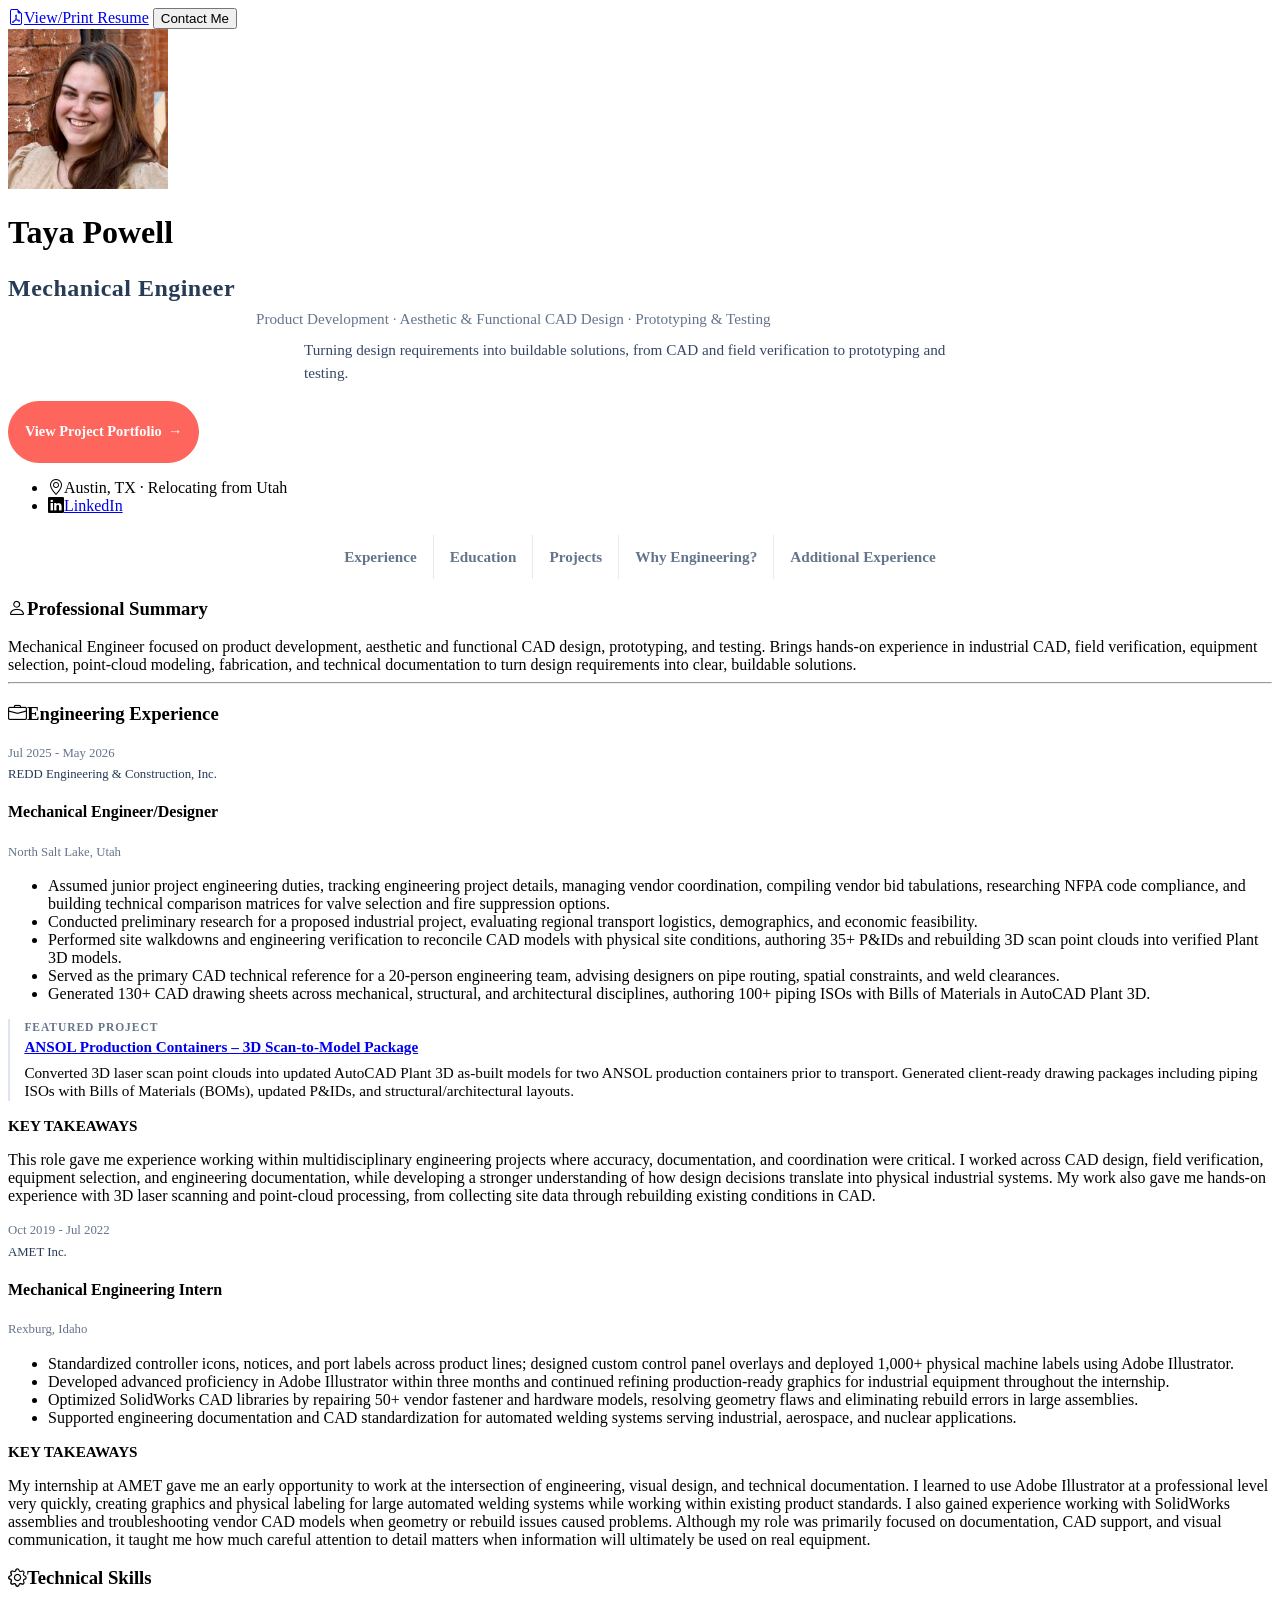
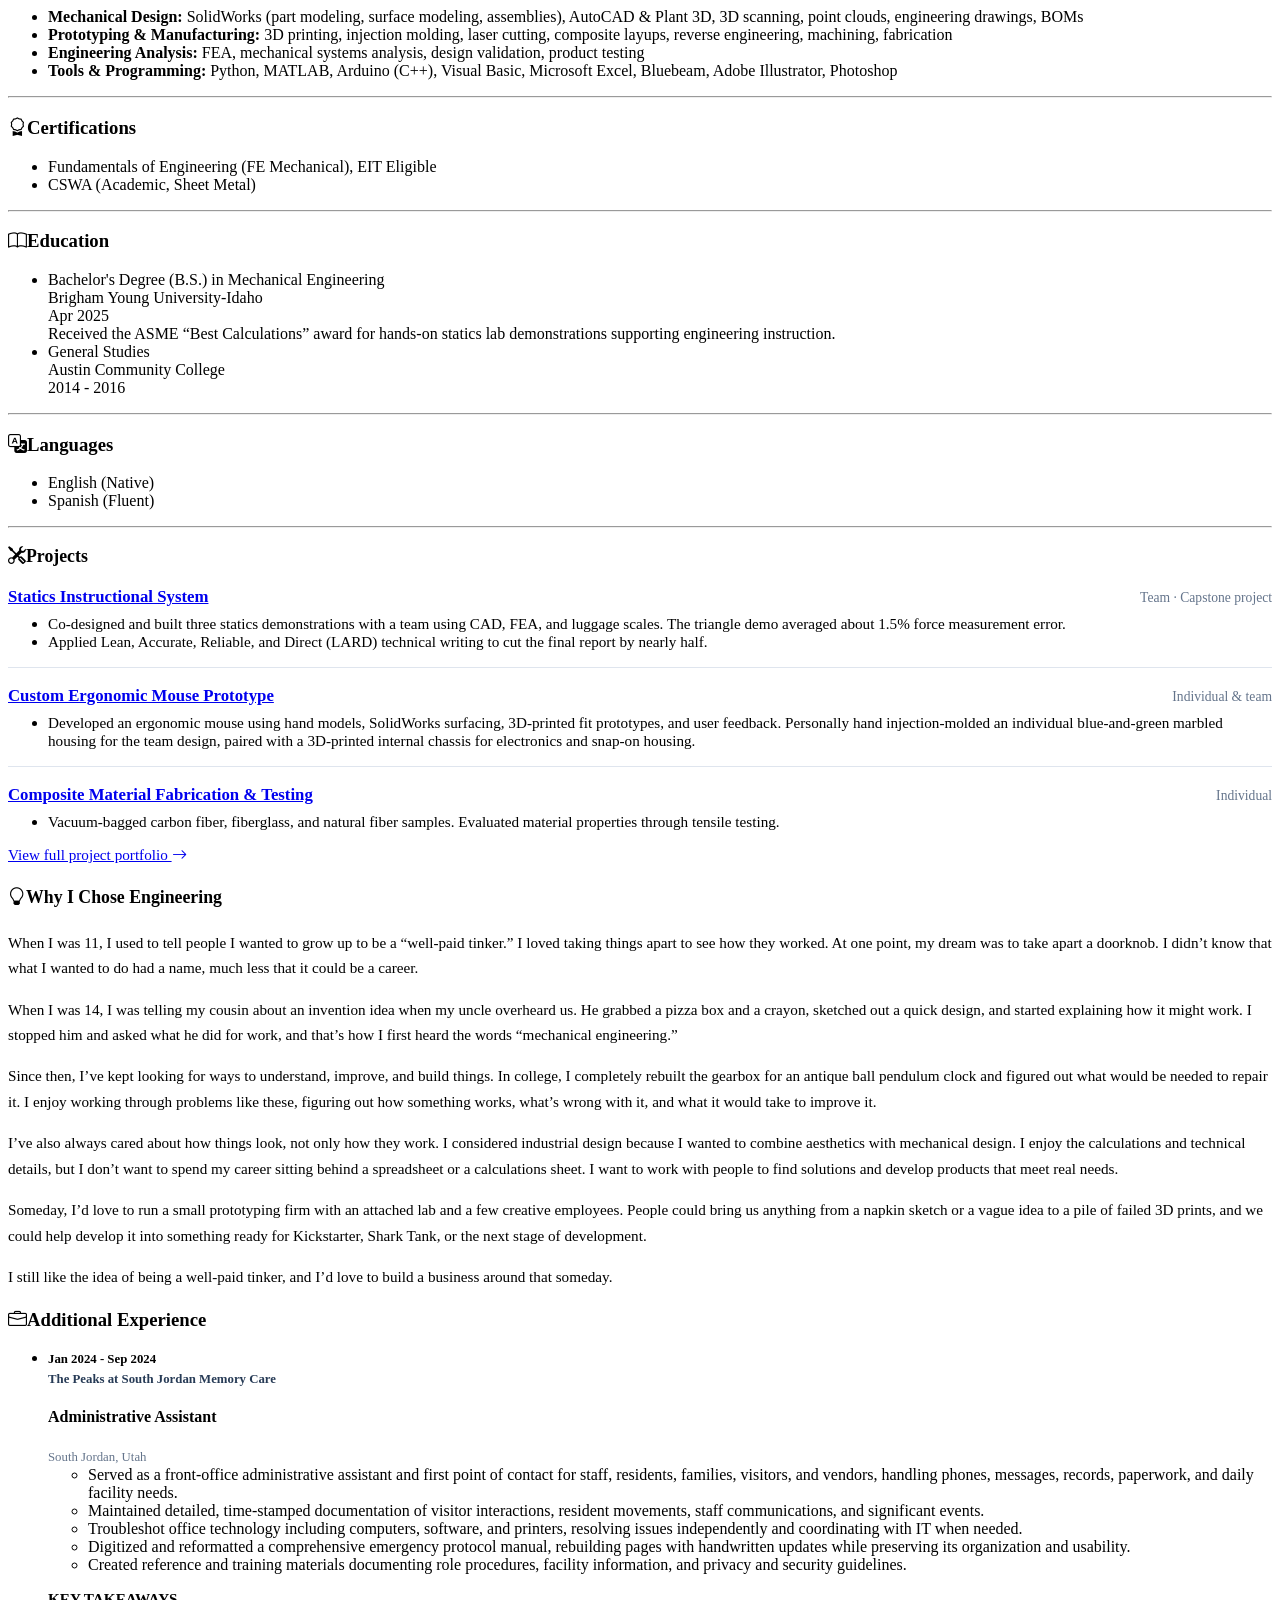
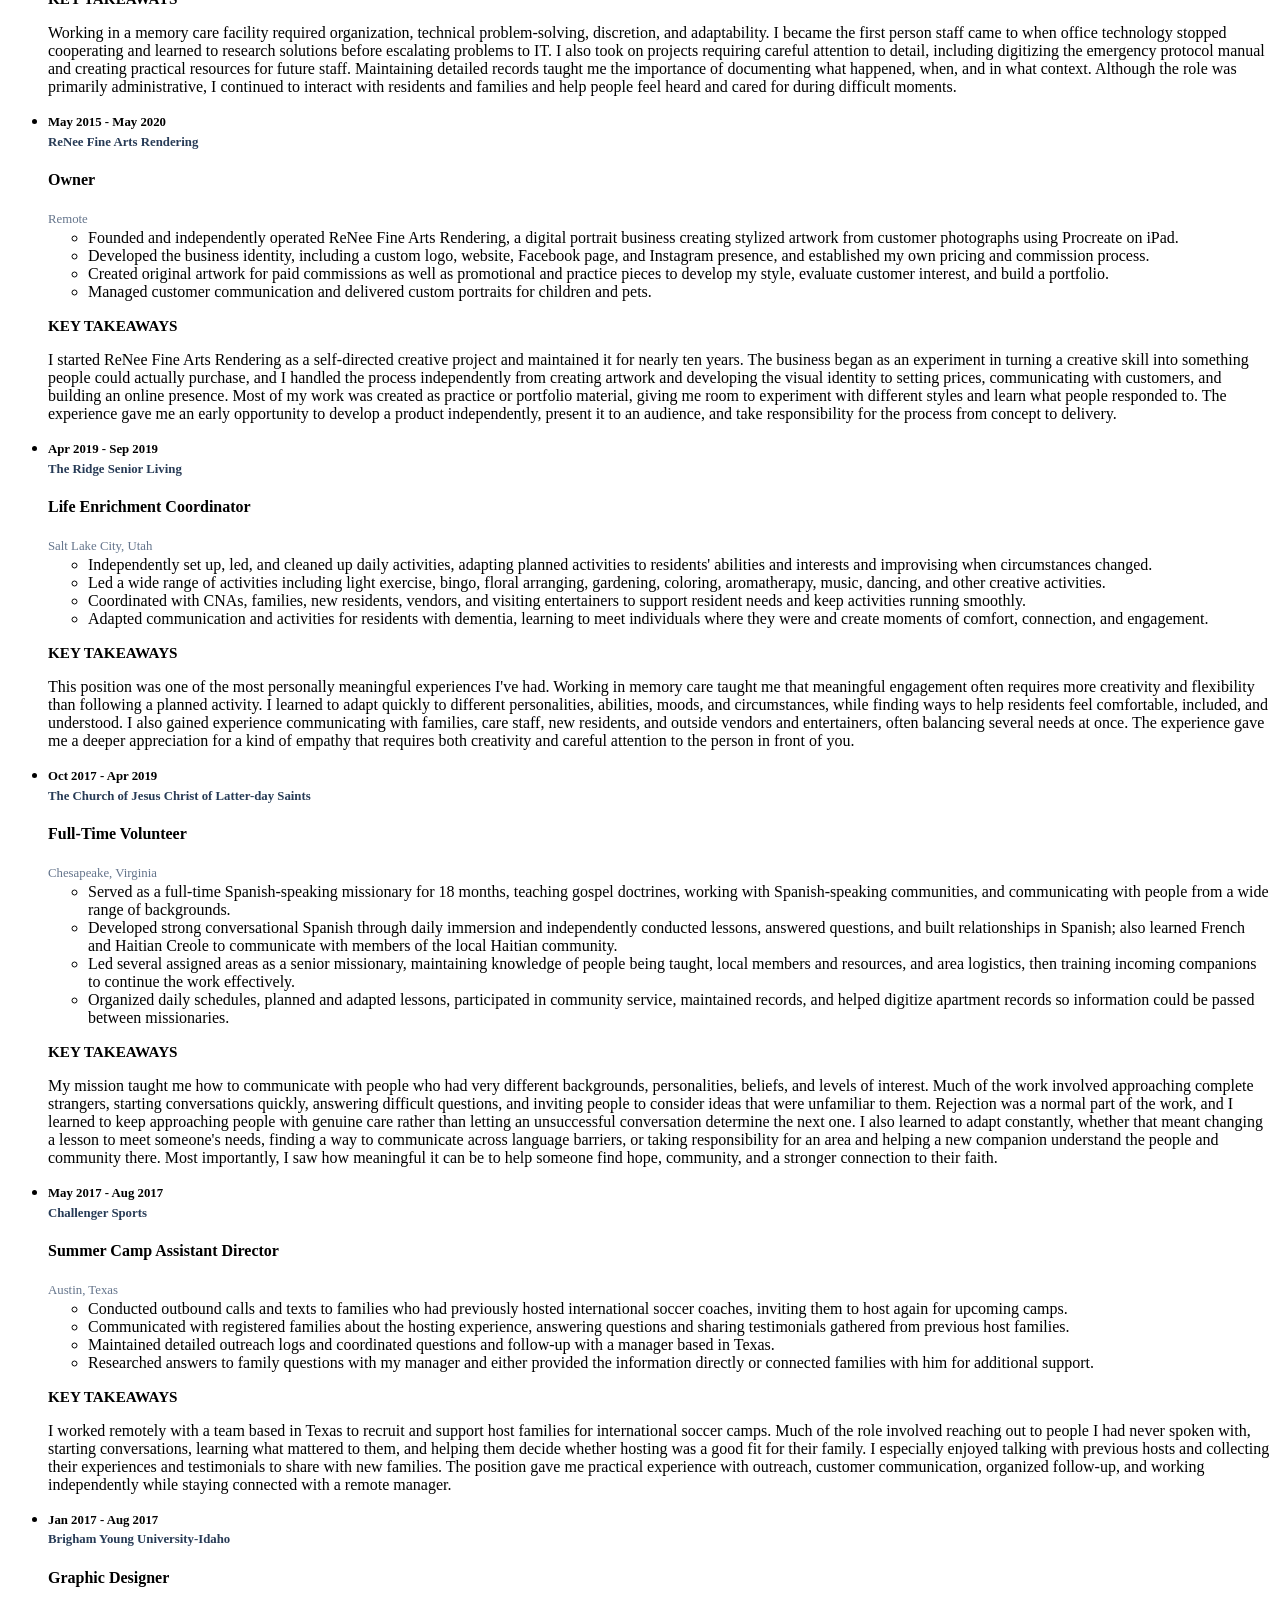
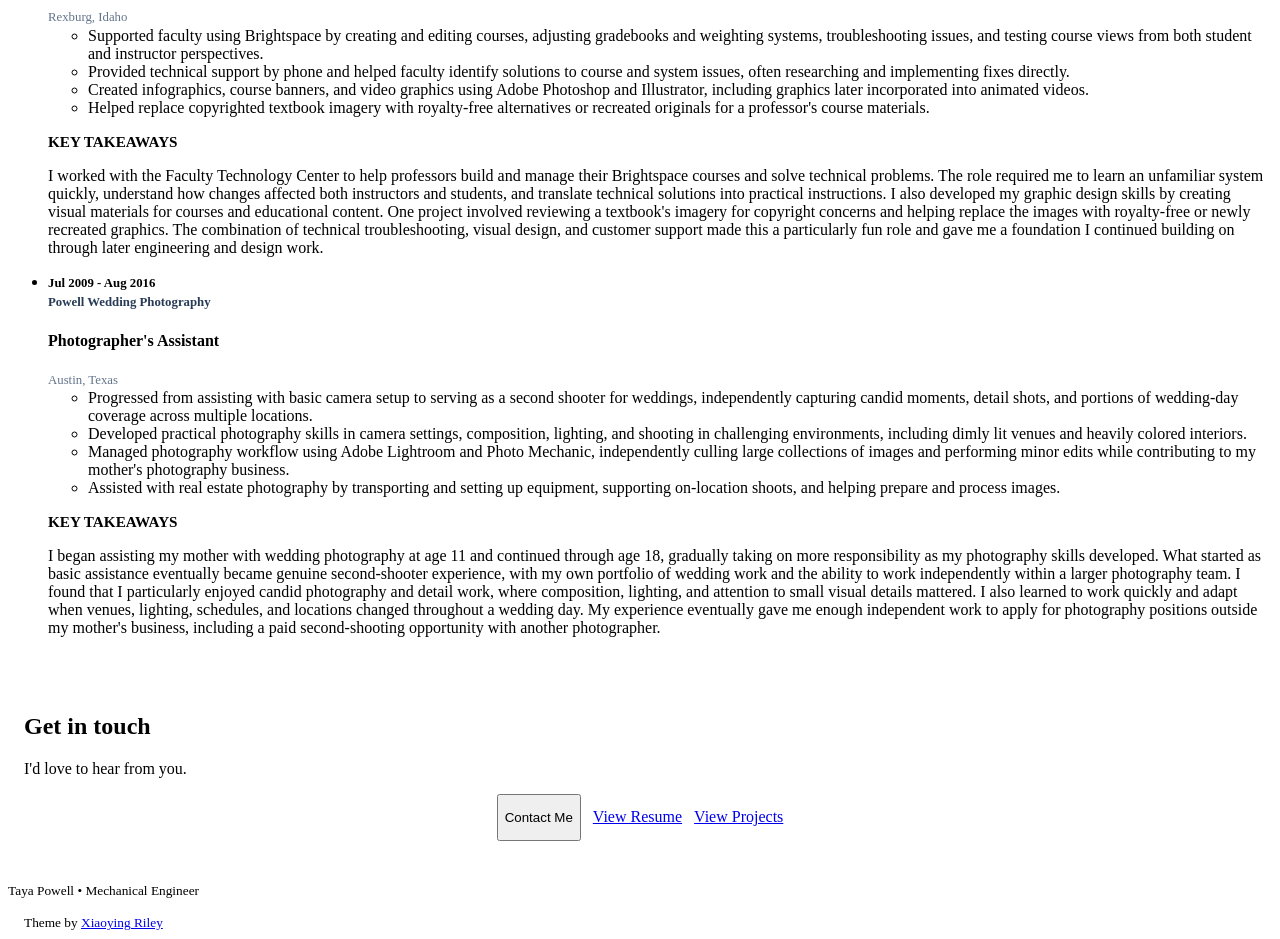
==== commit 2ae5867f: "Keep floating contact details hidden by default Co-authored-by: Copilot <223556219+Copilot@users.nor" ====
--- a/index.html
+++ b/index.html
@@ -44,12 +44,12 @@
 		<script defer src="assets/js/resume-viewer.js?v=20261112-2"></script>
 		<script defer src="assets/js/back-to-top.js?v=20261113-2"></script>
 		<script defer src="assets/js/resume-nav.js?v=20261021"></script>
-		<script defer src="assets/js/desktop-navigation.js?v=20261113-7"></script>
+		<script defer src="assets/js/desktop-navigation.js?v=20261113-9"></script>
 
 		<!-- The compiled theme is followed by editable site-specific styles. -->
 		<link id="theme-style" rel="stylesheet" href="assets/css/shine.css">
 		<link rel="stylesheet" href="assets/css/resume-overrides.css?v=20261113-19">
-		<link rel="stylesheet" href="assets/css/desktop-navigation.css?v=20261113-11">
+		<link rel="stylesheet" href="assets/css/desktop-navigation.css?v=20261113-12">
 
 	</head>
 
--- a/assets/css/desktop-navigation.css
+++ b/assets/css/desktop-navigation.css
@@ -41,6 +41,7 @@
 	box-shadow: 0 4px 18px rgba(17, 24, 32, 0.14);
 	padding: 0.35rem;
 }
+.desktop-rail.is-overlay .desktop-rail-links { max-width: min(250px, 70vw); }
 .desktop-rail-links a {
 	display: block;
 	padding: 0.55rem 0.7rem;
